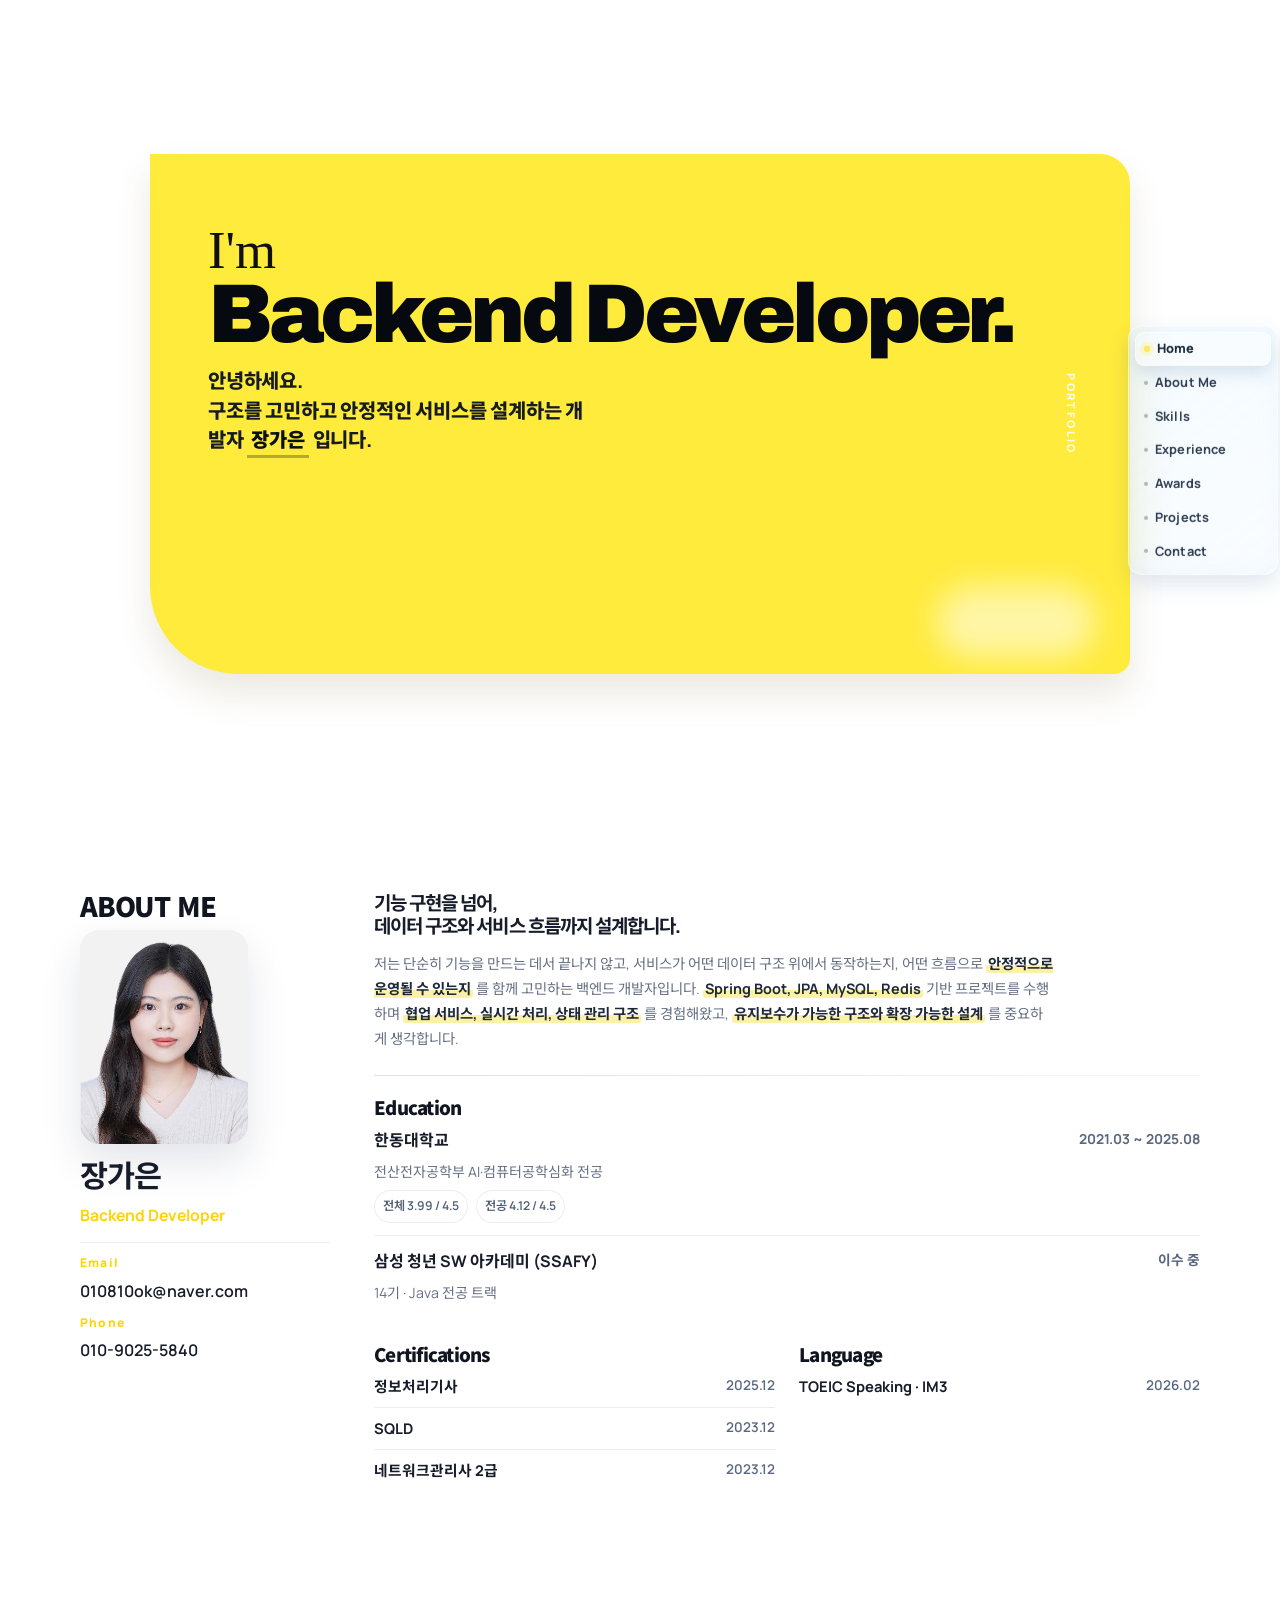
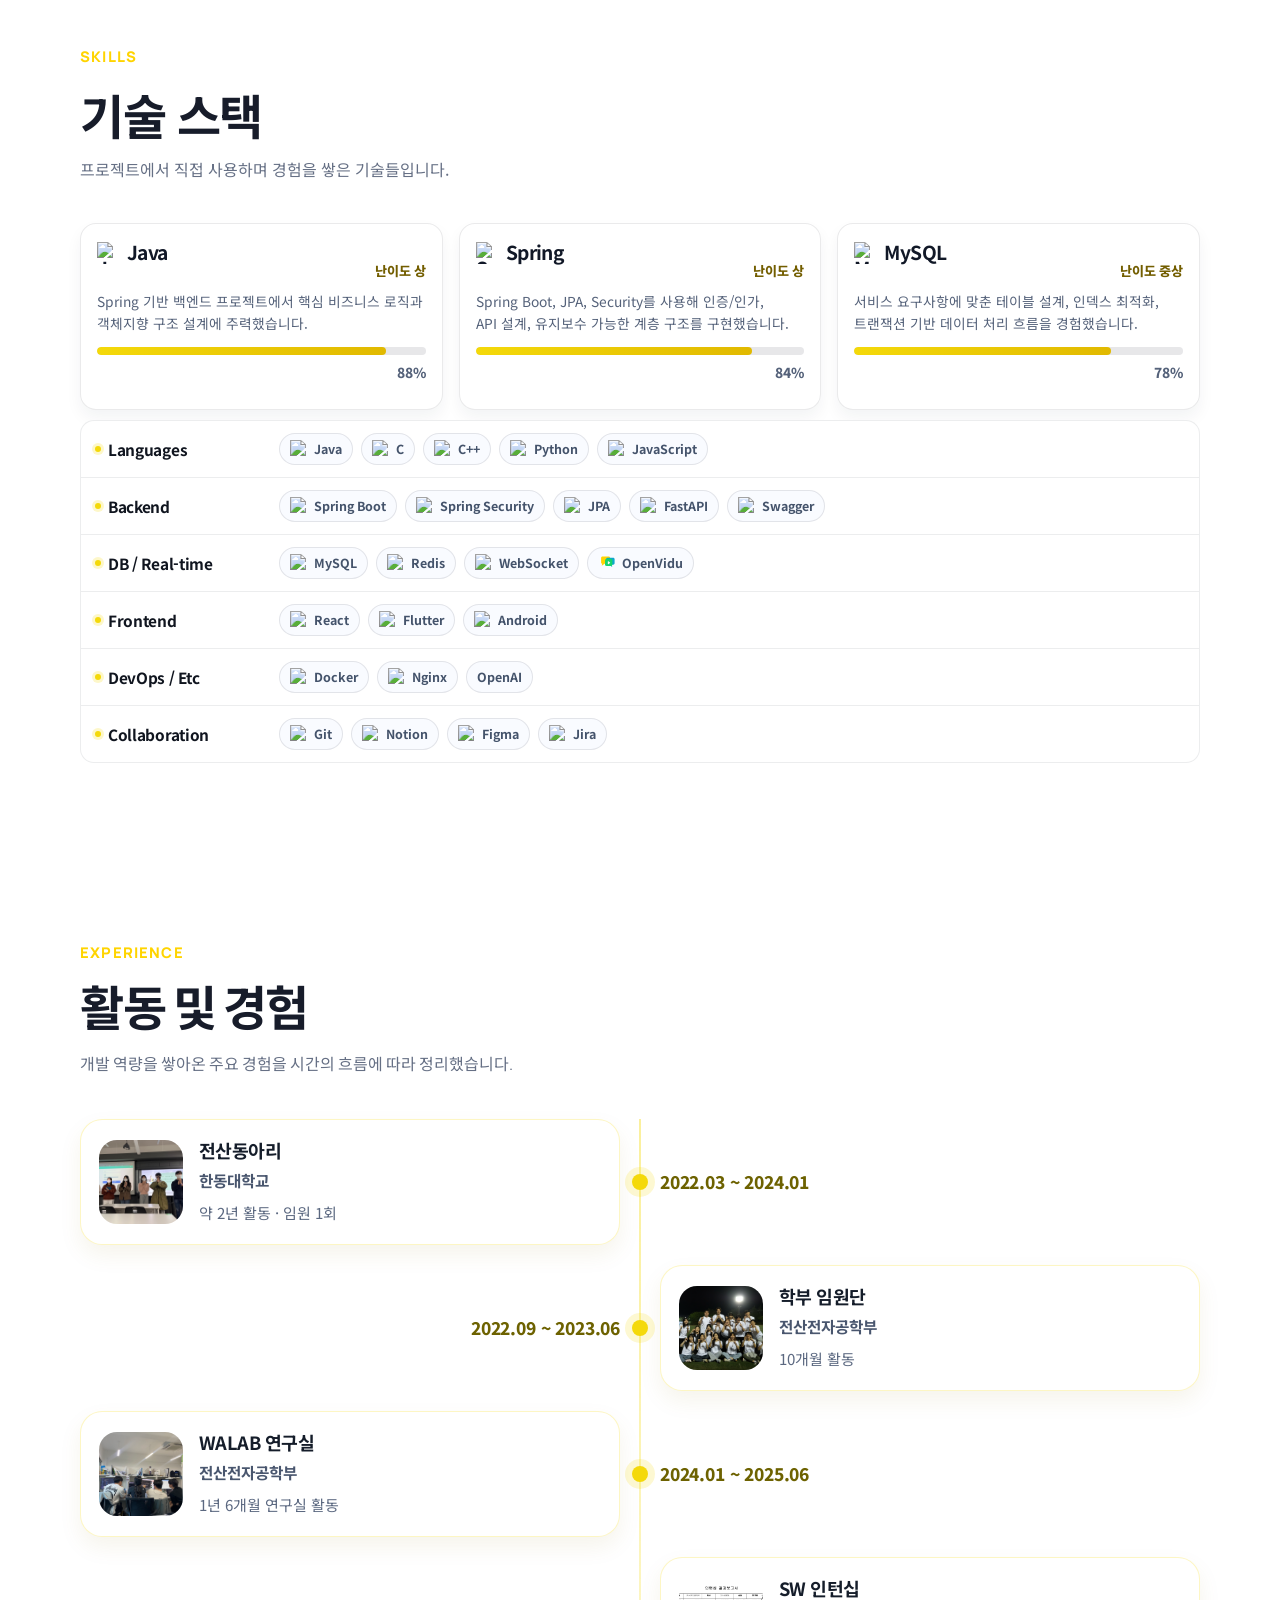
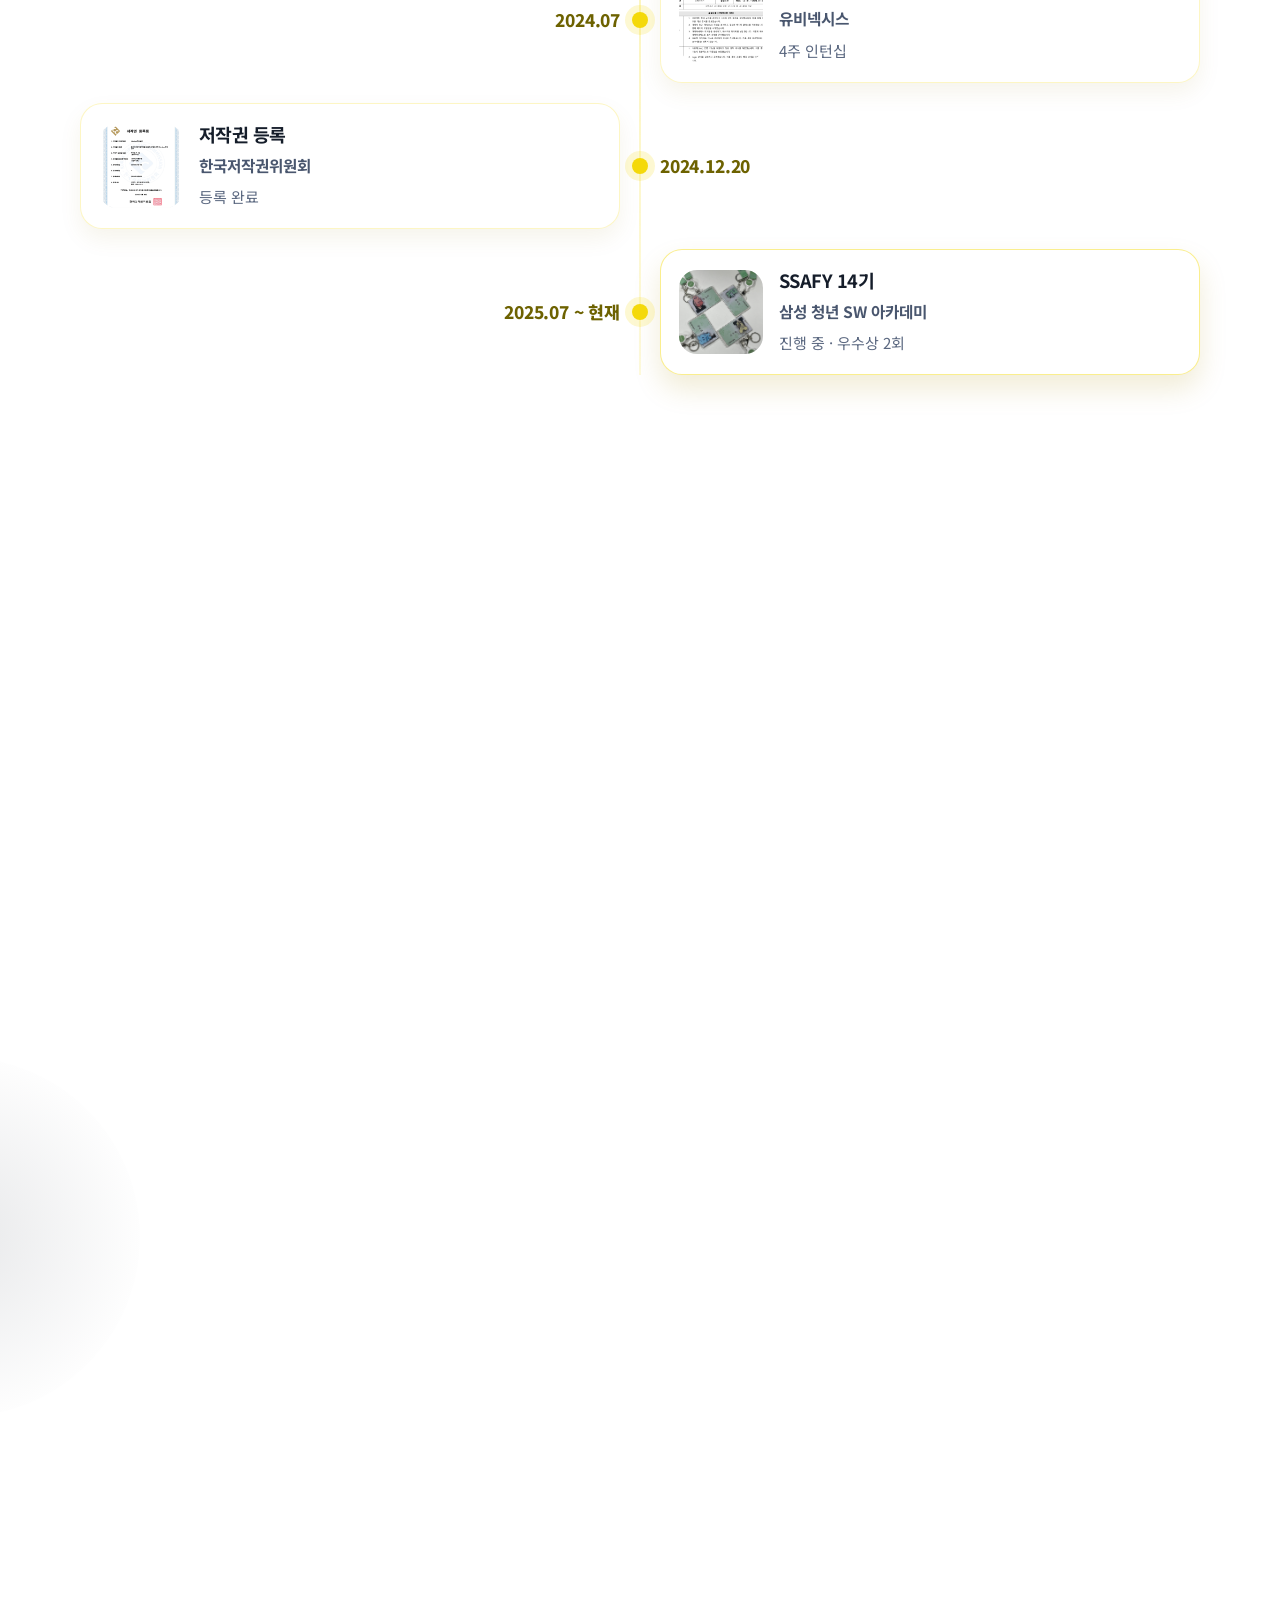
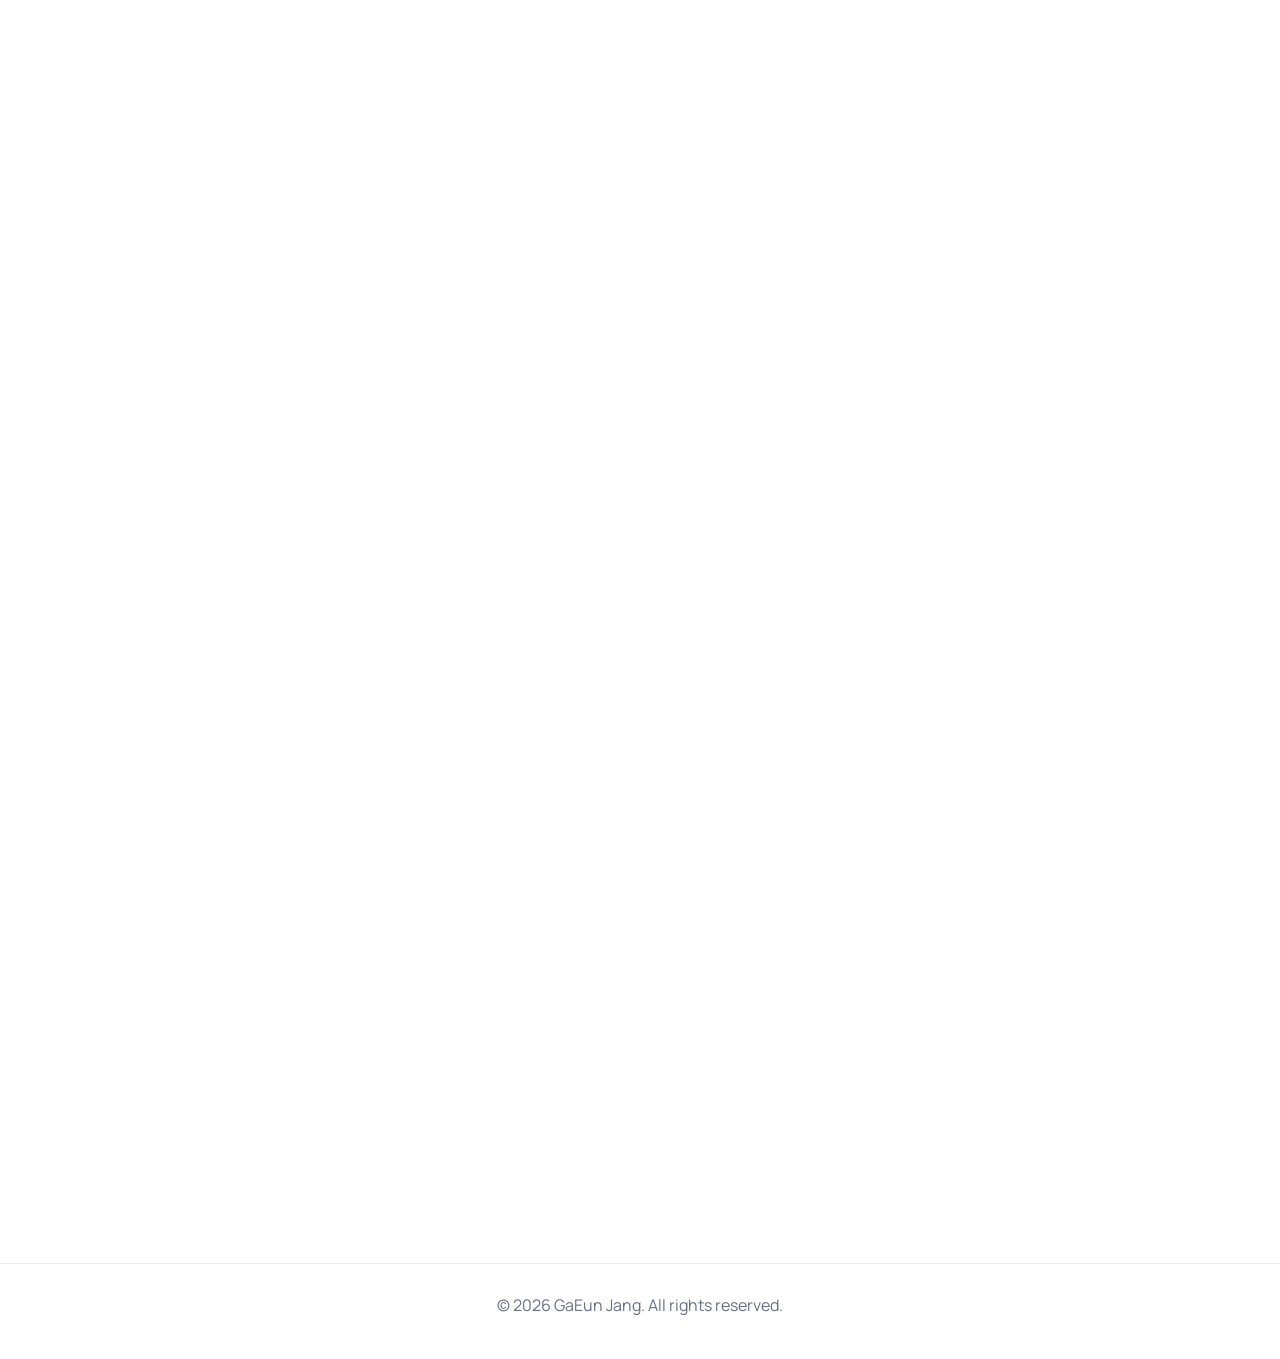
==== index.html @ e1176601 "feature : 1차 포트폴리오" ====
﻿<!doctype html>
<html lang="ko">
  <head>
    <meta charset="UTF-8" />
    <meta name="viewport" content="width=device-width, initial-scale=1.0" />
    <title>장가은 | Backend Developer Portfolio</title>
    <meta
      name="description"
      content="장가은 백엔드 개발자 포트폴리오 - 프로젝트 중심의 백엔드 개발 경험, 데이터 모델링, 실시간 처리, 협업 서비스 설계"
    />
    <link rel="stylesheet" href="./css/reset.css" />
    <link rel="stylesheet" href="./css/global.css" />
    <link rel="stylesheet" href="./css/layout.css" />
    <link rel="stylesheet" href="./css/components.css" />
    <link rel="stylesheet" href="./css/pages.css" />
  </head>
  <body>
    <main>
      <section id="home" class="hero hero-modern">
        <div class="hero-background">
          <div class="gradient-orb orb-1"></div>
          <div class="gradient-orb orb-2"></div>
          <div class="gradient-orb orb-3"></div>
          <div class="grid-pattern"></div>
        </div>

        <div class="container hero-modern-inner">
          <div class="hero-modern-copy hero-poster fade-up">
            <p class="hero-side-mark">PORTFOLIO</p>
            <p class="hero-handwrite">I'm</p>
            <h1 class="hero-statement">Backend Developer.</h1>

            <p class="hero-modern-message">
              안녕하세요.<br />
              구조를 고민하고 안정적인 서비스를 설계하는 개발자 <span class="hero-name-focus">장가은</span> 입니다.
            </p>

            <div class="button-group hero-modern-buttons">
              <a href="./projects/index.html" class="btn btn-primary"
                >프로젝트 보기</a
              >
              <a
                href="https://github.com/gaeunnnn"
                target="_blank"
                class="btn btn-glass"
                >GitHub</a
              >
            </div>
          </div>
        </div>

        <div class="hero-scroll-indicator">
          <span></span>
          <p>SCROLL</p>
        </div>
      </section>

      <section id="about" class="section about-editorial-section">
        <div class="container about-editorial">
          <div class="about-editorial-left fade-up">
            <p class="about-editorial-label">ABOUT ME</p>

            <div class="about-editorial-photo-wrap">
              <img
                src="./assets/images/profile.jpeg"
                alt="장가은 프로필 이미지"
                class="about-editorial-photo"
              />
            </div>

            <h2 class="about-editorial-name">장가은</h2>
            <p class="about-editorial-role">Backend Developer</p>

            <div class="about-profile-contact">
              <div>
                <span>Email</span>
                <p>010810ok@naver.com</p>
              </div>

              <div>
                <span>Phone</span>
                <p>010-9025-5840</p>
              </div>
            </div>
          </div>

          <div class="about-editorial-right">
            <div class="about-editorial-intro fade-up">
              <!-- <p class="about-intro-kicker">INTRODUCTION</p> -->
              <h3 class="about-editorial-title">
                기능 구현을 넘어,<br />
                데이터 구조와 서비스 흐름까지 설계합니다.
              </h3>
              <p class="about-editorial-desc">
                저는 단순히 기능을 만드는 데서 끝나지 않고, 서비스가 어떤 데이터
                구조 위에서 동작하는지, 어떤 흐름으로
                <span class="marker-highlight">안정적으로 운영될 수 있는지</span>
                를 함께 고민하는 백엔드 개발자입니다.
                <span class="marker-highlight">Spring Boot, JPA, MySQL, Redis</span>
                기반 프로젝트를 수행하며
                <span class="marker-highlight">협업 서비스, 실시간 처리, 상태 관리 구조</span>
                를 경험해왔고,
                <span class="marker-highlight">유지보수가 가능한 구조와 확장 가능한 설계</span>
                를 중요하게 생각합니다.
              </p>
            </div>

            <div class="about-editorial-divider fade-up"></div>

            <div class="about-editorial-info fade-up">
              <div class="about-info-section">
                <p class="about-info-title">Education</p>

                <div class="about-info-row">
                  <div class="about-info-main">
                    <strong>한동대학교</strong>
                    <p>전산전자공학부 AI·컴퓨터공학심화 전공</p>
                    <div class="about-inline-chips">
                      <span>전체 3.99 / 4.5</span>
                      <span>전공 4.12 / 4.5</span>
                    </div>
                  </div>
                  <span class="about-info-date">2021.03 ~ 2025.08</span>
                </div>

                <div class="about-info-row">
                  <div class="about-info-main">
                    <strong>삼성 청년 SW 아카데미 (SSAFY)</strong>
                    <p>14기 · Java 전공 트랙</p>
                  </div>
                  <span class="about-info-date">이수 중</span>
                </div>
              </div>

              <div class="about-editorial-grid">
                <div class="about-info-section">
                  <p class="about-info-title">Certifications</p>

                  <div class="about-mini-line">
                    <strong>정보처리기사</strong>
                    <span>2025.12</span>
                  </div>
                  <div class="about-mini-line">
                    <strong>SQLD</strong>
                    <span>2023.12</span>
                  </div>
                  <div class="about-mini-line">
                    <strong>네트워크관리사 2급</strong>
                    <span>2023.12</span>
                  </div>
                </div>

                <div class="about-info-section">
                  <p class="about-info-title">Language</p>

                  <div class="about-mini-line">
                    <strong>TOEIC Speaking · IM3</strong>
                    <span>2026.02</span>
                  </div>
                </div>
              </div>
            </div>
          </div>
        </div>
      </section>

      <section id="skills" class="section skills-curated-section">
        <div class="container">
          <div class="section-heading fade-up">
            <p class="section-label">SKILLS</p>
            <h2>기술 스택</h2>
            <p class="section-desc">
              프로젝트에서 직접 사용하며 경험을 쌓은 기술들입니다.
            </p>
          </div>

          <div class="skills-spotlight fade-up">
            <article class="skills-spot-card">
              <div class="skills-spot-head">
                <h3>
                  <img
                    src="https://cdn.jsdelivr.net/gh/devicons/devicon/icons/java/java-original.svg"
                    alt="Java"
                  />
                  Java
                </h3>
                <span>난이도 상</span>
              </div>
              <p>
                Spring 기반 백엔드 프로젝트에서 핵심 비즈니스 로직과
                객체지향 구조 설계에 주력했습니다.
              </p>
              <div class="skills-level-bar">
                <span style="width: 88%"></span>
              </div>
              <p class="skills-level-value">88%</p>
            </article>

            <article class="skills-spot-card">
              <div class="skills-spot-head">
                <h3>
                  <img
                    src="https://cdn.jsdelivr.net/gh/devicons/devicon/icons/spring/spring-original.svg"
                    alt="Spring"
                  />
                  Spring
                </h3>
                <span>난이도 상</span>
              </div>
              <p>
                Spring Boot, JPA, Security를 사용해 인증/인가,<br> API 설계,
                유지보수 가능한 계층 구조를 구현했습니다.
              </p>
              <div class="skills-level-bar">
                <span style="width: 84%"></span>
              </div>
              <p class="skills-level-value">84%</p>
            </article>

            <article class="skills-spot-card">
              <div class="skills-spot-head">
                <h3>
                  <img
                    src="https://cdn.jsdelivr.net/gh/devicons/devicon/icons/mysql/mysql-original.svg"
                    alt="MySQL"
                  />
                  MySQL
                </h3>
                <span>난이도 중상</span>
              </div>
              <p>
                서비스 요구사항에 맞춘 테이블 설계, 인덱스 최적화,<br>트랜잭션
                기반 데이터 처리 흐름을 경험했습니다.
              </p>
              <div class="skills-level-bar">
                <span style="width: 78%"></span>
              </div>
              <p class="skills-level-value">78%</p>
            </article>
          </div>

          <div class="skills-compact-table fade-up">
            <div class="skills-compact-row">
              <span>Languages</span>
              <div class="skills-mini-list">
                <div class="skills-mini-chip">
                  <img
                    src="https://cdn.jsdelivr.net/gh/devicons/devicon/icons/java/java-original.svg"
                    alt="Java"
                  />
                  <small>Java</small>
                </div>
                <div class="skills-mini-chip">
                  <img
                    src="https://cdn.jsdelivr.net/gh/devicons/devicon/icons/c/c-original.svg"
                    alt="C"
                  />
                  <small>C</small>
                </div>
                <div class="skills-mini-chip">
                  <img
                    src="https://cdn.jsdelivr.net/gh/devicons/devicon/icons/cplusplus/cplusplus-original.svg"
                    alt="C++"
                  />
                  <small>C++</small>
                </div>
                <div class="skills-mini-chip">
                  <img
                    src="https://cdn.jsdelivr.net/gh/devicons/devicon/icons/python/python-original.svg"
                    alt="Python"
                  />
                  <small>Python</small>
                </div>
                <div class="skills-mini-chip">
                  <img
                    src="https://cdn.jsdelivr.net/gh/devicons/devicon/icons/javascript/javascript-original.svg"
                    alt="JavaScript"
                  />
                  <small>JavaScript</small>
                </div>
              </div>
            </div>
            <div class="skills-compact-row">
              <span>Backend</span>
              <div class="skills-mini-list">
                <div class="skills-mini-chip">
                  <img
                    src="https://cdn.jsdelivr.net/gh/devicons/devicon/icons/spring/spring-original.svg"
                    alt="Spring Boot"
                  />
                  <small>Spring Boot</small>
                </div>
                <div class="skills-mini-chip">
                  <img
                    src="https://cdn.jsdelivr.net/gh/devicons/devicon/icons/spring/spring-original.svg"
                    alt="Spring Security"
                  />
                  <small>Spring Security</small>
                </div>
                <div class="skills-mini-chip">
                  <img
                    src="https://cdn.jsdelivr.net/gh/devicons/devicon/icons/hibernate/hibernate-original.svg"
                    alt="JPA"
                  />
                  <small>JPA</small>
                </div>
                <div class="skills-mini-chip">
                  <img
                    src="https://cdn.jsdelivr.net/gh/devicons/devicon/icons/fastapi/fastapi-original.svg"
                    alt="FastAPI"
                  />
                  <small>FastAPI</small>
                </div>
                <div class="skills-mini-chip">
                  <img
                    src="https://cdn.jsdelivr.net/gh/devicons/devicon/icons/swagger/swagger-original.svg"
                    alt="Swagger"
                  />
                  <small>Swagger</small>
                </div>
              </div>
            </div>
            <div class="skills-compact-row">
              <span>DB / Real-time</span>
              <div class="skills-mini-list">
                <div class="skills-mini-chip">
                  <img
                    src="https://cdn.jsdelivr.net/gh/devicons/devicon/icons/mysql/mysql-original.svg"
                    alt="MySQL"
                  />
                  <small>MySQL</small>
                </div>
                <div class="skills-mini-chip">
                  <img
                    src="https://cdn.jsdelivr.net/gh/devicons/devicon/icons/redis/redis-original.svg"
                    alt="Redis"
                  />
                  <small>Redis</small>
                </div>
                <div class="skills-mini-chip">
                  <img
                    src="https://cdn.jsdelivr.net/gh/devicons/devicon/icons/socketio/socketio-original.svg"
                    alt="WebSocket"
                  />
                  <small>WebSocket</small>
                </div>
                <div class="skills-mini-chip">
                  <img
                    src="./assets/icons/openvidu.svg"
                    alt="OpenVidu"
                  />
                  <small>OpenVidu</small>
                </div>
              </div>
            </div>
            <div class="skills-compact-row">
              <span>Frontend</span>
              <div class="skills-mini-list">
                <div class="skills-mini-chip">
                  <img
                    src="https://cdn.jsdelivr.net/gh/devicons/devicon/icons/react/react-original.svg"
                    alt="React"
                  />
                  <small>React</small>
                </div>
                <div class="skills-mini-chip">
                  <img
                    src="https://cdn.jsdelivr.net/gh/devicons/devicon/icons/flutter/flutter-original.svg"
                    alt="Flutter"
                  />
                  <small>Flutter</small>
                </div>
                <div class="skills-mini-chip">
                  <img
                    src="https://cdn.jsdelivr.net/gh/devicons/devicon/icons/android/android-original.svg"
                    alt="Android"
                  />
                  <small>Android</small>
                </div>
              </div>
            </div>
            <div class="skills-compact-row">
              <span>DevOps / Etc</span>
              <div class="skills-mini-list">
                <div class="skills-mini-chip">
                  <img
                    src="https://cdn.jsdelivr.net/gh/devicons/devicon/icons/docker/docker-original.svg"
                    alt="Docker"
                  />
                  <small>Docker</small>
                </div>
                <div class="skills-mini-chip">
                  <img
                    src="https://cdn.jsdelivr.net/gh/devicons/devicon/icons/nginx/nginx-original.svg"
                    alt="Nginx"
                  />
                  <small>Nginx</small>
                </div>
                <div class="skills-mini-chip">
                  <small>OpenAI</small>
                </div>
              </div>
            </div>
            <div class="skills-compact-row">
              <span>Collaboration</span>
              <div class="skills-mini-list">
                <div class="skills-mini-chip">
                  <img
                    src="https://cdn.jsdelivr.net/gh/devicons/devicon/icons/git/git-original.svg"
                    alt="Git"
                  />
                  <small>Git</small>
                </div>
                <div class="skills-mini-chip">
                  <img
                    src="https://cdn.jsdelivr.net/gh/devicons/devicon/icons/notion/notion-original.svg"
                    alt="Notion"
                  />
                  <small>Notion</small>
                </div>
                <div class="skills-mini-chip">
                  <img
                    src="https://cdn.jsdelivr.net/gh/devicons/devicon/icons/figma/figma-original.svg"
                    alt="Figma"
                  />
                  <small>Figma</small>
                </div>
                <div class="skills-mini-chip">
                  <img
                    src="https://cdn.jsdelivr.net/gh/devicons/devicon/icons/jira/jira-original.svg"
                    alt="Jira"
                  />
                  <small>Jira</small>
                </div>
              </div>
            </div>
          </div>
        </div>
      </section>

      <section id="experience" class="section experience-card-timeline-section">
        <div class="container">
          <div class="section-heading fade-up">
            <p class="section-label">EXPERIENCE</p>
            <h2>활동 및 경험</h2>
            <p class="section-desc">
              개발 역량을 쌓아온 주요 경험을 시간의 흐름에 따라 정리했습니다.
            </p>
          </div>

          <div class="experience-card-timeline fade-up">
            <div class="experience-card-line"></div>

            <article class="experience-card-item left">
              <div class="experience-card-box">
                <img
                  src="./assets/images/experience-club.jpg"
                  alt="전산동아리 활동 사진"
                  class="experience-card-thumb"
                />
                <div class="experience-card-content">
                  <h3>전산동아리</h3>
                  <p class="experience-card-org">한동대학교</p>
                  <p class="experience-card-desc">약 2년 활동 · 임원 1회</p>
                </div>
              </div>
              <div class="experience-card-dot"></div>
              <span class="experience-card-date-side">2022.03 ~ 2024.01</span>
            </article>

            <article class="experience-card-item right">
              <span class="experience-card-date-side">2022.09 ~ 2023.06</span>
              <div class="experience-card-dot"></div>
              <div class="experience-card-box">
                <img
                  src="./assets/images/experience-council.jpg"
                  alt="학부 임원단 활동 사진"
                  class="experience-card-thumb"
                />
                <div class="experience-card-content">
                  <h3>학부 임원단</h3>
                  <p class="experience-card-org">전산전자공학부</p>
                  <p class="experience-card-desc">10개월 활동</p>
                </div>
              </div>
            </article>

            <article class="experience-card-item left">
              <div class="experience-card-box">
                <img
                  src="./assets/images/experience-walab.jpg"
                  alt="WALAB 연구실 활동 사진"
                  class="experience-card-thumb"
                />
                <div class="experience-card-content">
                  <h3>WALAB 연구실</h3>
                  <p class="experience-card-org">전산전자공학부</p>
                  <p class="experience-card-desc">1년 6개월 연구실 활동</p>
                </div>
              </div>
              <div class="experience-card-dot"></div>
              <span class="experience-card-date-side">2024.01 ~ 2025.06</span>
            </article>

            <article class="experience-card-item right">
              <span class="experience-card-date-side">2024.07</span>
              <div class="experience-card-dot"></div>
              <div class="experience-card-box">
                <img
                  src="./assets/images/experience-intern.jpg"
                  alt="SW 인턴십 활동 사진"
                  class="experience-card-thumb"
                />
                <div class="experience-card-content">
                  <h3>SW 인턴십</h3>
                  <p class="experience-card-org">유비넥시스</p>
                  <p class="experience-card-desc">4주 인턴십</p>
                </div>
              </div>
            </article>

            <article class="experience-card-item left">
              <div class="experience-card-box">
                <img
                  src="./assets/images/experience-copyright.jpg"
                  alt="저작권 등록 이미지"
                  class="experience-card-thumb"
                />
                <div class="experience-card-content">
                  <h3>저작권 등록</h3>
                  <p class="experience-card-org">한국저작권위원회</p>
                  <p class="experience-card-desc">등록 완료</p>
                </div>
              </div>
              <div class="experience-card-dot"></div>
              <span class="experience-card-date-side">2024.12.20</span>
            </article>

            <article class="experience-card-item right current">
              <span class="experience-card-date-side">2025.07 ~ 현재</span>
              <div class="experience-card-dot"></div>
              <div class="experience-card-box">
                <img
                  src="./assets/images/experience-ssafy.jpg"
                  alt="SSAFY 활동 사진"
                  class="experience-card-thumb"
                />
                <div class="experience-card-content">
                  <h3>SSAFY 14기</h3>
                  <p class="experience-card-org">삼성 청년 SW 아카데미</p>
                  <p class="experience-card-desc">진행 중 · 우수상 2회</p>
                </div>
              </div>
            </article>
          </div>
        </div>
      </section>

      <section id="awards" class="section awards-compact-section">
        <div class="container">
          <div class="section-heading fade-up">
            <p class="section-label">AWARDS</p>
            <h2>수상 및 성과</h2>
            <p class="section-desc">
              결과보다 과정의 설계를 증명해온 성과들입니다.
            </p>
          </div>

          <div class="awards-showcase fade-up">
            <aside class="awards-showcase-intro">
              <p class="awards-showcase-kicker">HIGHLIGHTS</p>
              <p class="awards-total-count">09</p>
              <p class="awards-total-label">Total Awards</p>
              <p class="awards-intro-copy">
                교내·외 프로젝트에서<br />
                기획부터 구현까지 끝까지 책임지며 <br>
                <span>연속적인 성과</span>를 만들었습니다.
              </p>
            </aside>

            <div class="awards-track">
              <article class="awards-track-row">
                <p class="awards-track-year">2026</p>
                <ul class="awards-track-list">
                  <li>
                    <strong>SSAFY 공통 프로젝트 우수상</strong>
                    <span>AI 기반 영어 회화 학습 서비스 · 삼성 청년 SW 아카데미</span>
                  </li>
                </ul>
              </article>

              <article class="awards-track-row">
                <p class="awards-track-year">2025</p>
                <ul class="awards-track-list">
                  <li>
                    <strong>SSAFY 관통 프로젝트 우수상</strong>
                    <span>여행 일정 협업 플랫폼 EnjoyTrip 개발 · 삼성 청년 SW 아카데미</span>
                  </li>
                  <li class="award-highlight-dg">
                    <strong>대경권 프로그래밍 경진대회 우수상</strong>
                    <span>대경권 프로그래밍 경진대회 · 대경권</span>
                  </li>
                </ul>
              </article>

              <article class="awards-track-row">
                <p class="awards-track-year">2024</p>
                <ul class="awards-track-list">
                  <li>
                    <strong>캡스톤 페스티벌 우수상 · 인기상</strong>
                    <span>프로그래밍 경진대회 플랫폼 개발 · 한동대학교</span>
                  </li>
                  <li>
                    <strong>Bizflow M Contest 1등</strong>
                    <span>Bizflow 플랫폼 활용 서비스 구현 대회 · 한동대학교 × BizFlow Corp.</span>
                  </li>
                  <li>
                    <strong>Bizflow M Pre-Contest 2등</strong>
                    <span>Bizflow 플랫폼 기반 서비스 기획 대회 · 한동대학교 × BizFlow Corp.</span>
                  </li>
                  <li>
                    <strong>SW 공모전 우수상 · 장려상</strong>
                    <span>SW 아이디어 및 서비스 구현 교내 공모전 · 한동대학교</span>
                  </li>
                </ul>
              </article>

              <article class="awards-track-row">
                <p class="awards-track-year">2023</p>
                <ul class="awards-track-list">
                  <li>
                    <strong>Bizflow M Pre-Contest 1등</strong>
                    <span>Bizflow 플랫폼 기반 서비스 기획 대회 · 한동대학교 × BizFlow Corp.</span>
                  </li>
                  <li>
                    <strong>Bizflow M Contest 2등</strong>
                    <span>Bizflow 플랫폼 활용 서비스 구현 대회 · 한동대학교 × BizFlow Corp.</span>
                  </li>
                </ul>
              </article>
            </div>
          </div>
        </div>
      </section>

      <section id="projects" class="section featured-single-section">
        <div class="container">
          <div class="section-heading fade-up">
            <p class="section-label">FEATURED PROJECTS</p>
            <h2>대표 프로젝트</h2>
            <p class="section-desc">
              실제 서비스 화면과 함께 핵심 프로젝트를 소개합니다.
            </p>
          </div>

          <div class="project-slider fade-up">
            <button class="project-slider-arrow prev" type="button" aria-label="이전 프로젝트">←</button>

            <div class="project-slider-window">
              <article class="project-hero-slide is-active">
                <div class="project-hero-copy">
                  <p class="project-hero-sub">실시간 스피킹 기반 영어 학습 서비스</p>
                  <h3>수다DUCK</h3>
                  <p>
                    WebSocket·Redis 기반 실시간 상태 처리, OpenVidu 연동 음성
                    대화 환경, 대기방·게임방 흐름 설계를 중심으로 구현한
                    프로젝트입니다.
                  </p>
                  <div class="project-hero-meta">
                    <span>2026.01 ~ 2026.02</span>
                    <span>Web Project</span>
                  </div>
                  <a href="./projects/sudaduck.html" class="btn btn-primary project-hero-cta">상세 보기</a>
                </div>

                <div class="project-hero-visual">
                  <img
                    src="./assets/images/project-sudaduck.png"
                    alt="수다DUCK 대표 비주얼"
                    class="project-hero-image"
                  />
                </div>
              </article>

              <article class="project-hero-slide is-next">
                <div class="project-hero-copy">
                  <p class="project-hero-sub">보안성과 안정성을 고려한 대회 플랫폼</p>
                  <h3>Hissolve</h3>
                  <p>
                    학교 인증, AES256 로그 처리, UUID 기반 제출 분리 구조를 통해
                    보안과 안정성을 함께 고려해 구현한 프로젝트입니다.
                  </p>
                  <div class="project-hero-meta">
                    <span>Project Experience</span>
                    <span>Contest Platform</span>
                  </div>
                  <a href="./projects/hissolve.html" class="btn btn-primary project-hero-cta">상세 보기</a>
                </div>

                <div class="project-hero-visual">
                  <img
                    src="./assets/images/project-hissolve.png"
                    alt="Hissolve 대표 비주얼"
                    class="project-hero-image"
                  />
                </div>
              </article>

              <article class="project-hero-slide is-prev">
                <div class="project-hero-copy">
                  <p class="project-hero-sub">일정 공유와 목표 관리 협업 서비스</p>
                  <h3>뭐해모여</h3>
                  <p>
                    사용자 간 일정 공유와 목표 관리 흐름을 중심으로 협업 서비스
                    구조와 백엔드 설계를 경험한 프로젝트입니다.
                  </p>
                  <div class="project-hero-meta">
                    <span>2025.08</span>
                    <span>Web / App</span>
                  </div>
                  <a href="./projects/mohaemoyeo.html" class="btn btn-primary project-hero-cta">상세 보기</a>
                </div>

                <div class="project-hero-visual">
                  <img
                    src="./assets/images/project-sudaduck.png"
                    alt="뭐해모여 대표 비주얼"
                    class="project-hero-image"
                  />
                </div>
              </article>
            </div>

            <button class="project-slider-arrow next" type="button" aria-label="다음 프로젝트">→</button>
          </div>

          <div class="project-slider-dots fade-up">
            <button class="project-hero-dot is-active" type="button" data-slide="0"></button>
            <button class="project-hero-dot" type="button" data-slide="1"></button>
            <button class="project-hero-dot" type="button" data-slide="2"></button>
          </div>
        </div>
      </section>

      <section id="contact" class="section section-alt">
        <div class="container">
          <div class="section-heading fade-up">
            <p class="section-label">CONTACT</p>
          </div>

          <div class="contact-card card fade-up">
            <p>
              프로젝트 경험을 바탕으로 안정적이고 구조적인 서비스를 만드는
              백엔드 개발자로 성장하고 있습니다.
            </p>

            <div class="button-group center">
              <a
                href="https://github.com/gaeunnnn"
                target="_blank"
                class="btn btn-secondary"
                ><span class="btn-icon" aria-hidden="true">
                  <svg viewBox="0 0 24 24" fill="currentColor">
                    <path d="M12 2C6.48 2 2 6.58 2 12.23c0 4.52 2.87 8.35 6.84 9.7.5.1.68-.22.68-.49 0-.24-.01-1.03-.01-1.87-2.78.62-3.37-1.21-3.37-1.21-.45-1.19-1.11-1.5-1.11-1.5-.9-.64.07-.63.07-.63 1 .07 1.52 1.05 1.52 1.05.88 1.56 2.31 1.11 2.87.85.09-.66.34-1.11.61-1.37-2.22-.26-4.56-1.15-4.56-5.13 0-1.13.39-2.05 1.03-2.77-.1-.26-.45-1.31.1-2.73 0 0 .84-.28 2.75 1.06a9.2 9.2 0 0 1 5 0c1.9-1.34 2.74-1.06 2.74-1.06.55 1.42.2 2.47.1 2.73.64.72 1.03 1.64 1.03 2.77 0 3.99-2.34 4.87-4.57 5.13.35.31.66.91.66 1.84 0 1.33-.01 2.39-.01 2.72 0 .27.18.59.69.49A10.14 10.14 0 0 0 22 12.23C22 6.58 17.52 2 12 2z"/>
                  </svg>
                </span>GitHub</a
              >
              <a href="mailto:010810ok@naver.com" class="btn btn-primary"
                ><span class="btn-icon" aria-hidden="true">
                  <svg viewBox="0 0 24 24" fill="currentColor">
                    <path d="M3 6.75A2.75 2.75 0 0 1 5.75 4h12.5A2.75 2.75 0 0 1 21 6.75v10.5A2.75 2.75 0 0 1 18.25 20H5.75A2.75 2.75 0 0 1 3 17.25V6.75Zm2.21-.25L12 11.6l6.79-5.1H5.21ZM19 8.03l-6.4 4.8a1 1 0 0 1-1.2 0L5 8.03v9.22c0 .41.34.75.75.75h12.5c.41 0 .75-.34.75-.75V8.03Z"/>
                  </svg>
                </span>Email</a
              >
            </div>
          </div>
        </div>
      </section>
    </main>

    <footer class="site-footer">
      <div class="container">
        <p>© 2026 GaEun Jang. All rights reserved.</p>
      </div>
    </footer>

    <nav class="floating-nav" aria-label="Quick navigation">
      <div id="floating-nav-menu" class="floating-nav-menu">
        <a href="#home"><span>Home</span></a>
        <a href="#about"><span>About Me</span></a>
        <a href="#skills"><span>Skills</span></a>
        <a href="#experience"><span>Experience</span></a>
        <a href="#awards"><span>Awards</span></a>
        <a href="#projects"><span>Projects</span></a>
        <a href="#contact"><span>Contact</span></a>
      </div>
    </nav>

    <script src="./js/main.js"></script>
  </body>
</html>
---- css/global.css ----
@import url('https://fonts.googleapis.com/css2?family=Archivo:wght@600;700;800;900&family=Manrope:wght@400;500;600;700;800&family=Noto+Sans+KR:wght@400;500;700;800;900&display=swap');
:root {
  --bg: #f7f8fc;
  --bg-alt: #eef2f9;
  --surface: rgba(255, 255, 255, 0.72);
  --surface-strong: #ffffff;
  --text: #171c2a;
  --subtext: #667085;
  --line: rgba(23, 28, 42, 0.08);
  --primary: #ffd400;
  --primary-dark: #7c6400;
  --accent: #e6d84f;
  --shadow: 0 20px 50px rgba(124, 100, 0, 0.12);
  --shadow-soft: 0 10px 30px rgba(124, 100, 0, 0.08);
  --font-body: "Manrope", "Noto Sans KR", "Pretendard", "Apple SD Gothic Neo", sans-serif;
  --font-heading: "Archivo", "Noto Sans KR", "Pretendard", "Apple SD Gothic Neo", sans-serif;
  --radius-lg: 28px;
  --radius-md: 18px;
  --container: 1120px;
}

html {
  scroll-behavior: smooth;
}

body {
  font-family: var(--font-body);
  background: #f7f8fc;
  color: var(--text);
  line-height: 1.7;
}

a {
  color: inherit;
}

img {
  display: block;
  max-width: 100%;
}

h1, h2, h3, h4 {
  font-family: var(--font-heading);
  line-height: 1.3;
  letter-spacing: -0.03em;
}

p {
  color: var(--subtext);
}
---- css/layout.css ----
.container {
  width: min(92%, var(--container));
  margin: 0 auto;
}

.narrow {
  max-width: 820px;
}

.section {
  padding: 88px 0;
}

.section-alt {
  background: var(--bg-alt);
}

.grid-2 {
  display: grid;
  grid-template-columns: repeat(2, 1fr);
  gap: 24px;
}

.skill-grid {
  display: grid;
  grid-template-columns: repeat(3, 1fr);
  gap: 24px;
}

.project-list,
.project-preview-list,
.detail-section {
  display: flex;
  flex-direction: column;
  gap: 24px;
}

.detail-grid {
  display: grid;
  grid-template-columns: 1.2fr 0.8fr;
  gap: 24px;
}

.section-heading {
  margin-bottom: 40px;
}

.section-label,
.eyebrow {
  display: inline-block;
  margin-bottom: 14px;
  font-size: 0.92rem;
  font-weight: 800;
  letter-spacing: 0.08em;
  color: var(--primary);
}

.section-heading h2,
.page-title {
  font-size: clamp(2rem, 4vw, 3rem);
  margin-bottom: 10px;
  color: var(--text);
}

.section-desc {
  max-width: 760px;
}

.site-footer {
  padding: 28px 0 40px;
  border-top: 1px solid var(--line);
  background: #ffffff;
}

.site-footer p {
  text-align: center;
}

@media (max-width: 980px) {
  .grid-2,
  .skill-grid,
  .detail-grid {
    grid-template-columns: 1fr;
  }
}

@media (max-width: 768px) {
  .section {
    padding: 72px 0;
  }
}
---- css/components.css ----
.site-header {
  position: sticky;
  top: 0;
  z-index: 1000;
  background: rgba(245, 247, 251, 0.88);
  backdrop-filter: blur(10px);
  border-bottom: 1px solid rgba(217, 226, 236, 0.8);
}

.header-inner {
  min-height: 72px;
  display: flex;
  align-items: center;
  justify-content: space-between;
  gap: 24px;
}

.logo {
  font-size: 1.1rem;
  font-weight: 800;
}

.nav {
  display: flex;
  align-items: center;
  gap: 24px;
}

.nav a {
  color: var(--subtext);
  font-weight: 600;
  transition: 0.2s ease;
}

.nav a:hover,
.nav a.active {
  color: var(--primary);
}

.card {
  background: var(--surface);
  border: 1px solid var(--line);
  border-radius: var(--radius-lg);
  box-shadow: var(--shadow);
  padding: 28px;
}

.card h2,
.card h3 {
  margin-bottom: 14px;
  color: var(--text);
}

.btn {
  display: inline-flex;
  align-items: center;
  justify-content: center;
  gap: 8px;
  min-width: 152px;
  padding: 14px 22px;
  border-radius: 999px;
  font-weight: 700;
  transition: transform 0.25s ease, box-shadow 0.25s ease, background 0.25s ease, border-color 0.25s ease;
  backdrop-filter: blur(14px);
}

.btn-primary {
  background: linear-gradient(135deg, var(--primary), var(--accent));
  color: #ffffff;
  box-shadow: 0 14px 28px rgba(179, 148, 0, 0.28);
}

.btn-primary:hover {
  transform: translateY(-3px);
  box-shadow: 0 18px 36px rgba(179, 148, 0, 0.34);
}

.btn-glass {
  background: rgba(255, 255, 255, 0.58);
  border: 1px solid rgba(179, 148, 0, 0.2);
  color: var(--text);
  box-shadow: var(--shadow-soft);
}

.btn-glass:hover {
  transform: translateY(-3px);
  border-color: rgba(179, 148, 0, 0.4);
}
  
.btn-secondary {
  background: #ffffff;
  border: 1px solid var(--line);
  color: var(--text);
}

.btn-secondary:hover {
  border-color: var(--primary);
  color: var(--primary);
  transform: translateY(-2px);
}

.button-group {
  display: flex;
  gap: 12px;
  flex-wrap: wrap;
}

.button-group.center {
  justify-content: center;
}

.badge {
  display: inline-flex;
  align-items: center;
  padding: 6px 12px;
  border-radius: 999px;
  background: rgba(179, 148, 0, 0.12);
  color: var(--primary);
  font-size: 0.88rem;
  font-weight: 700;
}

.period {
  color: var(--subtext);
  font-size: 0.92rem;
  font-weight: 600;
}

.project-meta {
  display: flex;
  gap: 12px;
  flex-wrap: wrap;
  align-items: center;
  margin-bottom: 14px;
}

.project-subtitle,
.detail-subtitle {
  font-weight: 700;
  color: #334155;
  margin-bottom: 14px;
}

.chip-list {
  display: flex;
  flex-wrap: wrap;
  gap: 10px;
}

.chip-list span {
  display: inline-flex;
  padding: 8px 12px;
  border-radius: 999px;
  background: #f8fafc;
  border: 1px solid var(--line);
  color: #334155;
  font-size: 0.92rem;
  font-weight: 600;
}

.detail-list {
  list-style: disc;
  padding-left: 20px;
}

.detail-list li {
  color: var(--subtext);
  margin-bottom: 10px;
}

.detail-block + .detail-block {
  margin-top: 24px;
}

.detail-block h3 {
  margin-bottom: 10px;
}

.fade-up {
  opacity: 0;
  transform: translateY(18px);
  transition: opacity 0.7s ease, transform 0.7s ease;
}

.fade-up.show {
  opacity: 1;
  transform: translateY(0);
}

.floating-nav {
  position: fixed;
  right: 2px;
  top: 50%;
  transform: translateY(-50%);
  z-index: 1100;
}

.btn-icon {
  display: inline-flex;
  width: 20px;
  height: 20px;
  flex: 0 0 20px;
}

.btn-icon svg {
  width: 100%;
  height: 100%;
  display: block;
}

.floating-nav-menu {
  min-width: 150px;
  padding: 6px;
  border: 1px solid rgba(255, 255, 255, 0.42);
  border-radius: 14px;
  background: linear-gradient(
    145deg,
    rgba(185, 228, 255, 0.16),
    rgba(190, 230, 255, 0.08)
  );
  box-shadow:
    0 10px 22px rgba(46, 91, 140, 0.14),
    inset 0 1px 0 rgba(255, 255, 255, 0.46),
    inset 0 -10px 22px rgba(152, 208, 255, 0.08);
  backdrop-filter: blur(14px) saturate(125%);
}

.floating-nav-menu a {
  display: flex;
  align-items: center;
  gap: 7px;
  padding: 6px 9px;
  border-radius: 9px;
  color: #2f3d51;
  font-weight: 700;
  font-size: 0.8rem;
  letter-spacing: 0.01em;
  transition: transform 0.2s ease, color 0.2s ease, background 0.2s ease;
}

.floating-nav-menu a::before {
  content: "";
  width: 4px;
  height: 4px;
  border-radius: 999px;
  background: rgba(47, 61, 81, 0.35);
  transition: transform 0.2s ease, background 0.2s ease, box-shadow 0.2s ease;
}

.floating-nav-menu a:hover {
  color: #1f2d40;
  background: rgba(255, 255, 255, 0.16);
  transform: translateX(-2px);
}

.floating-nav-menu a:hover::before {
  background: #fff5a8;
  transform: scale(1.2);
}

.floating-nav-menu a.is-current {
  color: #1b2a3c;
  background: rgba(255, 255, 255, 0.28);
  font-weight: 800;
  box-shadow:
    0 8px 16px rgba(49, 94, 145, 0.16),
    inset 0 0 0 1px rgba(255, 255, 255, 0.52);
}

.floating-nav-menu a.is-current::before {
  width: 6px;
  height: 6px;
  background: #ffe85c;
  box-shadow: 0 0 0 4px rgba(255, 232, 92, 0.22);
  transform: scale(1.05);
}

@media (max-width: 768px) {
  .header-inner {
    min-height: auto;
    padding: 16px 0;
    flex-direction: column;
    align-items: flex-start;
  }

  .nav {
    flex-wrap: wrap;
    gap: 16px;
  }

  .card {
    padding: 22px;
  }

  .floating-nav {
    right: 0;
    top: auto;
    bottom: 16px;
    transform: none;
  }

  .floating-nav-menu {
    min-width: 118px;
    padding: 6px;
  }

  .floating-nav-menu a {
    padding: 5px 7px;
    font-size: 0.72rem;
  }
}
---- css/pages.css ----
.hero-modern {
  position: relative;
  min-height: calc(100vh - 72px);
  display: flex;
  align-items: center;
  justify-content: center;
  overflow: hidden;
  padding: 22px 0;
  background: #ffffff;
}

.hero-background {
  display: none;
}

.gradient-orb {
  display: none;
}

.orb-1 {
  display: none;
}

.orb-2 {
  display: none;
}

.orb-3 {
  display: none;
}

.grid-pattern {
  display: none;
}

.hero-modern-inner {
  position: relative;
  z-index: 2;
  width: 100%;
  display: flex;
  align-items: center;
  justify-content: center;
}

.hero-modern-copy {
  position: relative;
  width: min(94vw, 980px);
  min-height: 520px;
  padding: 74px 58px 60px;
  border-radius: 0 30px 16px 88px;
  background: #ffeb3b;
  box-shadow: 0 20px 36px rgba(90, 76, 0, 0.12);
  text-align: left;
}

.hero-modern-copy::after {
  content: "";
  position: absolute;
  right: 34px;
  bottom: 16px;
  width: 160px;
  height: 72px;
  border-radius: 999px;
  background: rgba(255, 255, 255, 0.55);
  filter: blur(16px);
  pointer-events: none;
}

.hero-side-mark {
  position: absolute;
  top: 50%;
  right: 18px;
  transform: translateY(-50%) rotate(90deg);
  transform-origin: center;
  font-size: 0.68rem;
  font-weight: 900;
  letter-spacing: 0.22em;
  color: rgba(255, 255, 255, 0.9);
}

.hero-handwrite {
  margin-bottom: 4px;
  font-size: clamp(2.1rem, 5.2vw, 3.3rem);
  line-height: 0.85;
  font-weight: 500;
  font-family: "Brush Script MT", "Segoe Script", cursive;
  color: #101010;
}

.hero-statement {
  margin-bottom: 14px;
  font-size: clamp(2.35rem, 7.6vw, 5.2rem);
  line-height: 0.9;
  letter-spacing: -0.05em;
  font-weight: 900;
  color: #06090f;
}

.hero-modern-message {
  max-width: 380px;
  font-size: clamp(1rem, 1.55vw, 1.28rem);
  line-height: 1.5;
  letter-spacing: -0.01em;
  color: #161b24;
  font-weight: 800;
  margin-top: 4px;
  margin-bottom: 0;
}

.hero-name-focus {
  display: inline-block;
  padding: 0 4px;
  font-weight: 900;
  color: #0b0f1a;
  border-bottom: 3px solid rgba(11, 15, 26, 0.3);
}


.hero-modern-buttons {
  display: none;
}

.hero-modern .btn-primary {
  background: #c69100;
  color: #121212;
  box-shadow: 0 10px 24px rgba(124, 100, 0, 0.24);
}

.hero-modern .btn-glass {
  background: #ffffff;
}


.hero-scroll-indicator {
  display: none;
}

@media (max-width: 900px) {
  .hero-modern-copy {
    width: min(94vw, 680px);
    min-height: 410px;
    padding: 48px 28px 32px;
    border-radius: 0 20px 14px 46px;
  }

  .hero-side-mark {
    right: 8px;
    font-size: 0.6rem;
  }

  .hero-modern-message {
    max-width: 300px;
    font-size: clamp(0.96rem, 3.4vw, 1.12rem);
  }
}

@keyframes floatOrb1 {
  0%,
  100% {
    transform: translate3d(0, 0, 0);
  }
  50% {
    transform: translate3d(0, -28px, 0);
  }
}

@keyframes floatOrb2 {
  0%,
  100% {
    transform: translate3d(0, 0, 0);
  }
  50% {
    transform: translate3d(0, 22px, 0);
  }
}

@keyframes floatOrb3 {
  0%,
  100% {
    transform: translate3d(-50%, 0, 0);
  }
  50% {
    transform: translate3d(-50%, -24px, 0);
  }
}

.project-preview {
  display: block;
  transition: 0.2s ease;
}

.project-preview:hover,
.project-item:hover {
  transform: translateY(-4px);
}

.project-preview h3,
.project-item h2 {
  margin-bottom: 10px;
}

.section-action {
  margin-top: 28px;
}

.page-hero {
  padding-top: 110px;
}

.detail-hero {
  max-width: 860px;
}

.detail-summary {
  max-width: 840px;
  font-size: 1.02rem;
  margin-bottom: 28px;
}

.contact-card {
  text-align: center;
}

.contact-card p {
  max-width: 700px;
  margin: 0 auto 24px;
}

#contact.section-alt {
  background: #ffffff;
}

#contact .section-heading h2 {
  font-family: "Noto Sans KR", "Pretendard", "Apple SD Gothic Neo", sans-serif;
  color: #10151f;
  letter-spacing: -0.04em;
}

#contact .section-heading {
  margin-bottom: 15px;
}

#contact .section-label {
  font-size: clamp(2rem, 3.2vw, 2.8rem);
  font-weight: 900;
  color: #10151f;
}

#contact .contact-card {
  background: #ffffff;
  border: 1px solid rgba(23, 28, 42, 0.1);
  border-radius: 22px;
  box-shadow: none;
  padding: 30px 26px;
}

#contact .contact-card p {
  font-family: "Noto Sans KR", "Pretendard", "Apple SD Gothic Neo", sans-serif;
  font-size: 0.92rem;
  line-height: 1.82;
  color: #10151f;
  font-weight: 600;
}

/* about 섹션 */
/* about editorial */
.about-editorial-section {
  background: #ffffff;
  padding-top: 64px;
  padding-bottom: 64px;
}

.about-editorial {
  display: grid;
  grid-template-columns: 250px 1fr;
  gap: 44px;
  align-items: start;
}

.about-editorial-left {
  position: sticky;
  top: 64px;
}

.about-editorial-label {
  margin-bottom: 10px;
  display: inline-block;
  padding: 0;
  border-radius: 0;
  background: none;
  font-family: "Noto Sans KR", "Pretendard", "Apple SD Gothic Neo", sans-serif;
  font-size: clamp(1.5rem, 2.1vw, 1.9rem);
  font-weight: 900;
  letter-spacing: -0.045em;
  color: #10151f;
  line-height: 1.05;
}

.about-editorial-photo-wrap {
  width: 168px;
  height: 214px;
  overflow: hidden;
  border-radius: 20px;
  margin-bottom: 16px;
  box-shadow: 0 18px 40px rgba(30, 40, 80, 0.12);
  background: #e9edf5;
}

.about-editorial-photo {
  width: 100%;
  height: 100%;
  object-fit: cover;
  display: block;
}

.about-editorial-name {
  font-size: 1.9rem;
  line-height: 1.1;
  margin-bottom: 8px;
  letter-spacing: -0.04em;
  color: var(--text);
}

.about-editorial-role {
  margin-bottom: 10px;
  font-size: 0.98rem;
  font-weight: 700;
  color: #ffd400;
}

.about-editorial-brief {
  margin-bottom: 12px;
  color: var(--text);
  font-size: 0.92rem;
  line-height: 1.72;
}



.about-editorial-right {
  min-width: 0;
}

.about-intro-kicker {
  margin-bottom: 8px;
  display: inline-block;
  padding: 0;
  border-radius: 0;
  background: none;
  font-family: "Noto Sans KR", "Pretendard", "Apple SD Gothic Neo", sans-serif;
  font-size: clamp(1.45rem, 2vw, 1.9rem);
  font-weight: 900;
  letter-spacing: -0.045em;
  color: #10151f;
  line-height: 1.05;
}

.about-editorial-title {
  margin-bottom: 12px;
  font-size: clamp(1.16rem, 1.48vw, 1.58rem);
  line-height: 1.24;
  letter-spacing: -0.05em;
  color: var(--text);
}


.about-editorial-desc {
  max-width: 680px;
  font-size: 0.9rem;
  line-height: 1.74;
  color: var(--subtext);
}

.marker-highlight {
  color: #1f2937;
  font-weight: 700;
  padding: 0 2px;
  background-image: linear-gradient(
    to top,
    rgba(244, 217, 10, 0.36) 42%,
    rgba(244, 217, 10, 0) 42%
  );
  border-radius: 3px;
}

.about-editorial-divider {
  width: 100%;
  height: 1px;
  margin: 24px 0 20px;
  background: linear-gradient(
    to right,
    rgba(23, 28, 42, 0.14),
    rgba(23, 28, 42, 0.04)
  );
}

.about-editorial-info {
  display: flex;
  flex-direction: column;
  gap: 20px;
}

.about-info-section {
  min-width: 0;
}

.about-info-title {
  margin-bottom: 10px;
  display: inline-block;
  padding: 0;
  border-radius: 0;
  background: none;
  font-family: "Noto Sans KR", "Pretendard", "Apple SD Gothic Neo", sans-serif;
  font-size: clamp(1.1rem, 1.45vw, 1.3rem);
  font-weight: 900;
  letter-spacing: -0.04em;
  color: #10151f;
  line-height: 1.08;
}

.about-info-row {
  display: flex;
  justify-content: space-between;
  gap: 12px;
  padding: 12px 0;
  border-top: 1px solid rgba(23, 28, 42, 0.08);
}

.about-info-row:first-of-type {
  padding-top: 0;
  border-top: none;
}

.about-info-main strong {
  display: block;
  margin-bottom: 6px;
  font-size: 1rem;
  color: var(--text);
}

.about-info-main p {
  margin-bottom: 6px;
  color: var(--subtext);
  font-size: 0.88rem;
}

.about-inline-chips {
  display: flex;
  flex-wrap: wrap;
  gap: 8px;
}

.about-inline-chips span {
  padding: 5px 8px;
  border-radius: 999px;
  background: rgba(255, 255, 255, 0.72);
  border: 1px solid rgba(23, 28, 42, 0.08);
  font-size: 0.76rem;
  font-weight: 600;
  color: #516075;
}

.about-info-date {
  white-space: nowrap;
  font-size: 0.86rem;
  font-weight: 700;
  color: #5a6780;
}

.about-editorial-grid {
  display: grid;
  grid-template-columns: 1fr 1fr;
  gap: 24px;
}

.about-mini-line {
  display: flex;
  justify-content: space-between;
  gap: 8px;
  padding: 8px 0;
  border-top: 1px solid rgba(23, 28, 42, 0.08);
}

.about-mini-line:first-of-type {
  padding-top: 0;
  border-top: none;
}

.about-mini-line strong {
  font-size: 0.92rem;
  color: var(--text);
}

.about-mini-line span {
  white-space: nowrap;
  font-size: 0.84rem;
  font-weight: 600;
  color: #5a6780;
}

.about-contact-heading {
  margin-top: 16px;
}

.about-profile-contact {
  margin-top: 14px;
  padding-top: 10px;
  border-top: 1px solid rgba(23, 28, 42, 0.08);
  display: flex;
  flex-direction: column;
  gap: 8px;
}

.about-profile-contact span {
  display: block;
  font-size: 0.75rem;
  font-weight: 800;
  letter-spacing: 0.1em;
  color: #ffd400;
  margin-bottom: 4px;
}

.about-profile-contact p {
  margin: 0;
  font-weight: 600;
  color: var(--text);
}
@media (max-width: 1100px) {
  .about-editorial {
    grid-template-columns: 1fr;
    gap: 40px;
  }

  .about-editorial-left {
    position: relative;
    top: auto;
  }

  .about-editorial-photo-wrap {
    width: 180px;
    height: 230px;
  }
}

@media (max-width: 768px) {
  .about-editorial-grid {
    grid-template-columns: 1fr;
    gap: 30px;
  }

  .about-info-row,
  .about-mini-line {
    flex-direction: column;
    align-items: flex-start;
  }

  .about-editorial-title {
    font-size: 1.2rem;
  }

  .about-editorial-photo-wrap {
    width: 160px;
    height: 210px;
  }
}


.skills-curated-section {
  background: #ffffff;
}

.skills-curated-section .section-heading h2,
.skills-curated-section .section-heading .section-desc,
.skills-curated-section .skills-spot-head h3,
.skills-curated-section .skills-spot-card p,
.skills-curated-section .skills-compact-row span,
.skills-curated-section .skills-mini-chip small {
  font-family: "Noto Sans KR", "Pretendard", "Apple SD Gothic Neo", sans-serif;
}

.skills-spotlight {
  display: grid;
  grid-template-columns: repeat(3, minmax(0, 1fr));
  gap: 16px;
  margin-bottom: 10px;
}

.skills-spot-card {
  padding: 18px 16px 14px;
  border-radius: 16px;
  border: 1px solid rgba(23, 28, 42, 0.09);
  background: #ffffff;
  box-shadow: 0 8px 16px rgba(28, 38, 66, 0.05);
}

.skills-spot-head {
  display: flex;
  align-items: baseline;
  justify-content: space-between;
  gap: 10px;
  margin-bottom: 8px;
}

.skills-spot-head h3 {
  display: inline-flex;
  align-items: center;
  gap: 8px;
  font-size: 1.2rem;
  line-height: 1.1;
  color: #111827;
}

.skills-spot-head h3 img {
  width: 22px;
  height: 22px;
  display: block;
}

.skills-spot-head span {
  font-size: 0.82rem;
  font-weight: 800;
  color: #735e00;
}

.skills-spot-card p {
  margin-bottom: 12px;
  font-size: 0.86rem;
  line-height: 1.62;
  color: #55627a;
}

.skills-level-bar {
  height: 8px;
  border-radius: 999px;
  background: rgba(23, 28, 42, 0.1);
  overflow: hidden;
}

.skills-level-bar span {
  display: block;
  height: 100%;
  border-radius: inherit;
  background: linear-gradient(90deg, #f4d90a, #e1b900);
}

.skills-level-value {
  margin-top: 6px;
  margin-bottom: 0;
  text-align: right;
  font-size: 0.78rem;
  font-weight: 800;
  color: #6d5a00;
}

.skills-compact-table {
  border: 1px solid rgba(23, 28, 42, 0.08);
  border-radius: 14px;
  background: #ffffff;
  overflow: hidden;
}

.skills-compact-row {
  display: grid;
  grid-template-columns: 170px 1fr;
  gap: 14px;
  align-items: center;
  padding: 12px 14px;
  border-top: 1px solid rgba(23, 28, 42, 0.08);
}

.skills-compact-row:first-child {
  border-top: none;
}

.skills-compact-row span {
  display: inline-flex;
  align-items: center;
  gap: 7px;
  font-family: "Pretendard", "Noto Sans KR", "Apple SD Gothic Neo", sans-serif;
  font-size: clamp(0.92rem, 1.2vw, 1.02rem);
  font-weight: 700;
  letter-spacing: -0.02em;
  color: #10151f;
  line-height: 1.2;
}

.skills-compact-row span::before {
  content: "";
  width: 6px;
  height: 6px;
  border-radius: 999px;
  background: #f4d90a;
  box-shadow: 0 0 0 3px rgba(244, 217, 10, 0.22);
}

.skills-compact-row p {
  margin: 0;
  font-size: 0.82rem;
  color: #617089;
  line-height: 1.5;
}

.skills-mini-list {
  display: flex;
  flex-wrap: wrap;
  gap: 8px;
}

.skills-mini-chip {
  display: inline-flex;
  align-items: center;
  gap: 6px;
  padding: 6px 10px;
  border-radius: 999px;
  border: 1px solid rgba(23, 28, 42, 0.1);
  background: #f9fbff;
}

.skills-mini-chip img {
  width: 18px;
  height: 18px;
  display: block;
}

.skills-mini-chip small {
  font-size: 0.78rem;
  font-weight: 700;
  color: #44536b;
  line-height: 1;
}

@media (max-width: 980px) {
  .skills-spotlight {
    grid-template-columns: 1fr;
  }

  .skills-compact-row {
    grid-template-columns: 1fr;
    gap: 6px;
  }

  .skills-mini-chip {
    padding: 4px 8px;
  }

  .skills-mini-chip small {
    font-size: 0.7rem;
  }
}

/* experience photo timeline */
.experience-card-timeline-section {
  background: #ffffff;
}

.experience-card-timeline {
  position: relative;
  display: flex;
  flex-direction: column;
  gap: 20px;
  margin-top: 12px;
}

.experience-card-line {
  position: absolute;
  left: 50%;
  top: 0;
  bottom: 0;
  width: 2px;
  background: linear-gradient(
    to bottom,
    rgba(244, 217, 10, 0.4),
    rgba(244, 217, 10, 0.14)
  );
  transform: translateX(-50%);
}

.experience-card-item {
  position: relative;
  display: grid;
  grid-template-columns: 1fr 40px 1fr;
  align-items: center;
}

.experience-card-item.left .experience-card-box {
  grid-column: 1;
}

.experience-card-item.left .experience-card-dot {
  grid-column: 2;
}

.experience-card-item.left .experience-card-date-side {
  grid-column: 3;
  text-align: left;
}

.experience-card-item.right .experience-card-date-side {
  grid-column: 1;
  text-align: right;
}

.experience-card-item.right .experience-card-dot {
  grid-column: 2;
}

.experience-card-item.right .experience-card-box {
  grid-column: 3;
}

.experience-card-dot {
  width: 16px;
  height: 16px;
  margin: 0 auto;
  border-radius: 50%;
  background: #f4d90a;
  box-shadow: 0 0 0 7px rgba(244, 217, 10, 0.18);
  z-index: 1;
}

.experience-card-box {
  display: grid;
  grid-template-columns: 84px 1fr;
  gap: 16px;
  align-items: center;
  padding: 18px;
  border-radius: 22px;
  background: #ffffff;
  border: 1px solid rgba(244, 217, 10, 0.24);
  box-shadow: 0 10px 22px rgba(142, 120, 0, 0.08);
}

.experience-card-thumb {
  width: 84px;
  height: 84px;
  object-fit: cover;
  border-radius: 18px;
  background: #e9edf5;
}

.experience-card-date-side {
  font-family: "Noto Sans KR", "Pretendard", "Apple SD Gothic Neo", sans-serif;
  font-size: 1.08rem;
  font-weight: 800;
  letter-spacing: -0.01em;
  color: #6d6200;
}

.experience-card-content h3 {
  margin-bottom: 6px;
  font-family: "Noto Sans KR", "Pretendard", "Apple SD Gothic Neo", sans-serif;
  font-size: 1.14rem;
  line-height: 1.35;
  color: #151d2a;
}

.experience-card-org {
  margin-bottom: 6px;
  font-family: "Noto Sans KR", "Pretendard", "Apple SD Gothic Neo", sans-serif;
  font-size: 0.98rem;
  font-weight: 700;
  color: #49566e;
}

.experience-card-desc {
  font-family: "Noto Sans KR", "Pretendard", "Apple SD Gothic Neo", sans-serif;
  color: #5b6880;
  line-height: 1.65;
  font-size: 0.94rem;
}

.experience-card-item.current .experience-card-box {
  border-color: rgba(244, 217, 10, 0.46);
  box-shadow: 0 14px 28px rgba(165, 136, 0, 0.16);
}

@media (max-width: 900px) {
  .experience-card-line {
    left: 7px;
    transform: none;
  }

  .experience-card-item {
    grid-template-columns: 28px 1fr;
    gap: 12px;
  }

  .experience-card-item.left .experience-card-box,
  .experience-card-item.right .experience-card-box {
    grid-column: 2;
  }

  .experience-card-item.left .experience-card-dot,
  .experience-card-item.right .experience-card-dot {
    grid-column: 1;
  }

  .experience-card-item.left .experience-card-date-side,
  .experience-card-item.right .experience-card-date-side {
    grid-column: 2;
    text-align: left;
    margin-bottom: 6px;
    font-size: 0.96rem;
  }

  .experience-card-box {
    grid-template-columns: 64px 1fr;
    padding: 12px;
    gap: 12px;
  }

  .experience-card-thumb {
    width: 64px;
    height: 64px;
  }
}

/* awards compact */
.awards-compact-section {
  position: relative;
  overflow: hidden;
  background: #ffffff;
  padding-top: 68px;
  padding-bottom: 68px;
}

.awards-compact-section::before {
  content: "";
  position: absolute;
  inset: auto auto 8% -220px;
  width: 360px;
  height: 360px;
  border-radius: 50%;
  background: radial-gradient(circle, rgba(25, 33, 48, 0.1) 0%, rgba(25, 33, 48, 0) 75%);
  pointer-events: none;
}

.awards-compact-section .container {
  position: relative;
  z-index: 1;
}

.awards-compact-section .section-heading {
  margin-bottom: 38px;
}

.awards-compact-section .section-heading h2 {
  font-size: clamp(2.2rem, 4.6vw, 3.5rem);
  letter-spacing: -0.05em;
  color: #101825;
}

.awards-compact-section .section-desc {
  max-width: 560px;
  font-size: 1rem;
  color: #394a63;
}

.awards-showcase {
  display: grid;
  grid-template-columns: 280px 1fr;
  gap: 40px;
  align-items: start;
}

.awards-showcase-intro {
  position: sticky;
  top: 96px;
  padding-right: 12px;
}

.awards-showcase-kicker {
  margin-bottom: 10px;
  font-size: 0.75rem;
  font-weight: 900;
  letter-spacing: 0.22em;
  color: #5b687d;
}

.awards-total-count {
  margin: 0;
  font-family: var(--font-heading);
  font-size: clamp(4.1rem, 8vw, 5.8rem);
  line-height: 0.9;
  color: #0f1727;
}

.awards-total-label {
  margin-top: 6px;
  margin-bottom: 22px;
  font-size: 0.86rem;
  font-weight: 800;
  letter-spacing: 0.11em;
  color: #7a869a;
  text-transform: uppercase;
}

.awards-intro-copy {
  font-size: 0.96rem;
  line-height: 1.75;
  font-weight: 700;
  color: #2f3e56;
}

.awards-intro-copy span {
  color: #b98700;
  border-bottom: 2px solid rgba(185, 135, 0, 0.22);
}

.awards-track {
  position: relative;
  display: flex;
  flex-direction: column;
  gap: 24px;
}

.awards-track::before {
  content: "";
  position: absolute;
  left: 92px;
  top: 6px;
  bottom: 8px;
  width: 2px;
  background: linear-gradient(180deg, rgba(18, 25, 38, 0.95) 0%, rgba(18, 25, 38, 0.2) 100%);
}

.awards-track-row {
  position: relative;
  display: grid;
  grid-template-columns: 96px 1fr;
  gap: 24px;
  align-items: start;
}

.awards-track-year {
  position: sticky;
  top: 96px;
  margin: 0;
  font-family: var(--font-heading);
  font-size: 1.15rem;
  font-weight: 900;
  line-height: 1;
  letter-spacing: 0.07em;
  color: #0f1727;
}

.awards-track-list {
  margin: 0;
  padding: 0;
  list-style: none;
  display: flex;
  flex-direction: column;
  gap: 12px;
}

.awards-track-list li {
  position: relative;
  padding: 2px 0 12px 42px;
  border-bottom: 1px solid rgba(23, 28, 42, 0.12);
}

.awards-track-list li::before {
  content: "";
  position: absolute;
  left: -5px;
  top: 9px;
  width: 10px;
  height: 10px;
  border-radius: 50%;
  background: #ffe05a;
  box-shadow: 0 0 0 5px rgba(255, 224, 90, 0.23);
}

.awards-track-list li::after {
  content: "🏅";
  position: absolute;
  left: 12px;
  top: 0;
  font-size: 1.2rem;
  line-height: 1;
}

.awards-track-list strong {
  display: block;
  margin-bottom: 2px;
  font-family: "Noto Sans KR", "Pretendard", "Apple SD Gothic Neo", sans-serif;
  font-size: 1.05rem;
  font-weight: 800;
  color: #0f1a2a;
  letter-spacing: -0.02em;
}

.awards-track-list span {
  display: block;
  font-size: 0.9rem;
  line-height: 1.6;
  font-weight: 700;
  color: #5a697f;
}

.awards-track-row:nth-child(odd) .awards-track-list li:first-child strong {
  color: #b07e00;
}

.awards-track-list li.award-highlight-dg strong {
  color: #c28b00;
}

.awards-track-list li.award-highlight-dg::before {
  background: #ffc400;
  box-shadow: 0 0 0 5px rgba(255, 196, 0, 0.28);
}

.awards-track-list li.award-highlight-dg::after {
  content: "🥇";
}

.awards-track-list li:last-child {
  border-bottom: 0;
  padding-bottom: 4px;
}

@media (max-width: 980px) {
  .awards-showcase {
    grid-template-columns: 1fr;
    gap: 24px;
  }

  .awards-showcase-intro {
    position: relative;
    top: auto;
    padding-right: 0;
  }

  .awards-intro-copy br {
    display: none;
  }

  .awards-track::before {
    left: 80px;
  }

  .awards-track-row {
    grid-template-columns: 84px 1fr;
    gap: 16px;
  }

  .awards-track-year {
    font-size: 1.04rem;
  }

  .awards-track-list strong {
    font-size: 0.98rem;
  }

  .awards-track-list span {
    font-size: 0.86rem;
  }
}

@media (max-width: 640px) {
  .awards-track::before {
    display: none;
  }

  .awards-track-row {
    grid-template-columns: 1fr;
    gap: 8px;
    padding-bottom: 12px;
    border-bottom: 1px solid rgba(23, 28, 42, 0.12);
  }

  .awards-track-year {
    position: relative;
    top: auto;
    font-size: 1.26rem;
    letter-spacing: 0.05em;
  }

  .awards-track-list li {
    padding-left: 34px;
  }

  .awards-track-list li::before {
    left: -3px;
  }

  .awards-track-list li::after {
    left: 10px;
    font-size: 1.08rem;
  }
}


/* featured single project */
.featured-single-section {
  background: #ffffff;
}

.project-slider {
  position: relative;
  overflow: visible;
}

.project-slider-window {
  position: relative;
  min-height: 540px;
  border-radius: 26px;
  overflow: hidden;
  background: #f8f8f8;
  border: 1px solid rgba(23, 28, 42, 0.08);
}

.project-hero-slide {
  position: absolute;
  inset: 0;
  display: grid;
  grid-template-columns: 0.38fr 0.62fr;
  opacity: 0;
  pointer-events: none;
  filter: blur(4px) saturate(88%);
  transform: translateX(0) scale(0.96);
  transition: transform 0.82s cubic-bezier(0.22, 1, 0.36, 1),
    opacity 0.82s ease,
    filter 0.82s ease;
}

.project-hero-slide.is-active {
  opacity: 1;
  z-index: 3;
  pointer-events: auto;
  filter: blur(0);
  transform: translateX(0) scale(1);
}

.project-hero-slide.is-prev {
  opacity: 0.18;
  z-index: 2;
  filter: blur(5px) saturate(78%);
  transform: translateX(-66%) scale(0.92);
}

.project-hero-slide.is-next {
  opacity: 0.18;
  z-index: 2;
  filter: blur(5px) saturate(78%);
  transform: translateX(66%) scale(0.92);
}

.project-hero-slide.is-prev .project-hero-copy,
.project-hero-slide.is-next .project-hero-copy {
  display: none;
}

.project-hero-copy {
  padding: 38px 32px;
  display: flex;
  flex-direction: column;
  justify-content: center;
}

.project-hero-sub {
  margin-bottom: 10px;
  font-family: "Noto Sans KR", "Pretendard", "Apple SD Gothic Neo", sans-serif;
  font-size: 0.84rem;
  font-weight: 700;
  color: #6f7b8f;
  letter-spacing: 0.02em;
}

.project-hero-copy h3 {
  margin-bottom: 10px;
  font-family: "Noto Sans KR", "Pretendard", "Apple SD Gothic Neo", sans-serif;
  font-size: clamp(2.1rem, 2.8vw, 2.9rem);
  line-height: 1.02;
  letter-spacing: -0.03em;
  color: #131a27;
}

.project-hero-copy p {
  margin-bottom: 14px;
  font-family: "Noto Sans KR", "Pretendard", "Apple SD Gothic Neo", sans-serif;
  font-size: 0.94rem;
  line-height: 1.7;
  color: #637088;
}

.project-hero-meta {
  display: flex;
  gap: 8px;
  flex-wrap: wrap;
  margin-bottom: 14px;
}

.project-hero-meta span {
  display: inline-flex;
  padding: 6px 10px;
  border-radius: 999px;
  border: 1px solid rgba(23, 28, 42, 0.1);
  background: #ffffff;
  font-size: 0.76rem;
  font-weight: 700;
  color: #5f6d82;
}

.project-hero-cta {
  min-width: 136px;
  width: fit-content;
  padding: 12px 18px;
  font-size: 0.95rem;
  box-shadow: 0 10px 22px rgba(179, 148, 0, 0.2);
}

.project-hero-visual {
  position: relative;
  overflow: hidden;
  background: #f8f8f8;
  height: 100%;
  padding: 18px;
}

.project-hero-image {
  width: 100%;
  height: 100%;
  object-fit: contain;
  object-position: center center;
}

.project-slider-arrow {
  position: absolute;
  top: 50%;
  transform: translateY(-50%);
  width: 46px;
  height: 46px;
  border-radius: 50%;
  border: 1px solid rgba(23, 28, 42, 0.12);
  background: #ffffff;
  color: #273247;
  font-size: 1.24rem;
  cursor: pointer;
  z-index: 10;
  box-shadow: 0 8px 16px rgba(17, 24, 39, 0.1);
}

.project-slider-arrow.prev {
  left: -56px;
}

.project-slider-arrow.next {
  right: -56px;
}

.project-slider-dots {
  display: flex;
  justify-content: center;
  gap: 8px;
  margin-top: 12px;
}

.project-hero-dot {
  width: 10px;
  height: 10px;
  border: none;
  border-radius: 999px;
  background: rgba(23, 28, 42, 0.2);
  cursor: pointer;
  transition: 0.2s ease;
}

.project-hero-dot.is-active {
  width: 26px;
  background: #ffd400;
}

@media (max-width: 980px) {
  .project-slider-window {
    min-height: 420px;
  }

  .project-hero-slide {
    grid-template-columns: 1fr;
  }

  .project-hero-copy {
    padding: 24px 20px 8px;
  }

  .project-hero-copy h3 {
    font-size: clamp(1.6rem, 8vw, 2.2rem);
    line-height: 1.08;
  }

  .project-hero-copy p {
    font-size: 0.9rem;
    line-height: 1.62;
  }

  .project-hero-visual {
    height: 420px;
    padding: 14px;
  }

  .project-hero-image {
    object-position: center bottom;
  }

  .project-slider-arrow.prev {
    left: 8px;
  }

  .project-slider-arrow.next {
    right: 8px;
  }
}

/* featured website showcase */
.featured-webshowcase-section {
  background: #ffffff;
}

.webshowcase {
  display: grid;
  grid-template-columns: 1.22fr 0.78fr;
  gap: 26px;
  align-items: start;
}

.webshowcase-browser {
  overflow: hidden;
  border-radius: 30px;
  background: #ffffff;
  border: 1px solid rgba(23, 28, 42, 0.08);
  box-shadow: 0 14px 32px rgba(30, 40, 80, 0.08);
}

.webshowcase-browser-top {
  display: flex;
  align-items: center;
  justify-content: space-between;
  padding: 14px 18px;
  border-bottom: 1px solid rgba(23, 28, 42, 0.08);
  background: #f9fafc;
}

.browser-dots {
  display: flex;
  gap: 8px;
}

.browser-dots span {
  width: 10px;
  height: 10px;
  border-radius: 50%;
  background: #d0d7e2;
}

.browser-address {
  font-size: 0.84rem;
  font-weight: 600;
  color: #7b8798;
}

.webshowcase-screen-wrap {
  position: relative;
  aspect-ratio: 16 / 10;
  background: linear-gradient(180deg, #e9edf5 0%, #dde5f1 100%);
  overflow: hidden;
  isolation: isolate;
}

.webshowcase-screen-wrap::before {
  content: "";
  position: absolute;
  inset: 0;
  z-index: 4;
  pointer-events: none;
  background: radial-gradient(circle at center, rgba(255, 255, 255, 0) 42%, rgba(233, 237, 245, 0.8) 100%);
}

.webshowcase-screen {
  position: absolute;
  top: 50%;
  left: 50%;
  width: 72%;
  height: 84%;
  object-fit: cover;
  border-radius: 16px;
  border: 1px solid rgba(23, 28, 42, 0.08);
  transform: translate(-50%, -50%) scale(0.92);
  opacity: 0;
  filter: blur(4px) saturate(85%);
  transition: transform 0.48s ease, opacity 0.48s ease, filter 0.48s ease;
  pointer-events: none;
  z-index: 1;
}

.webshowcase-screen.is-active {
  z-index: 3;
  opacity: 1;
  filter: blur(0);
  transform: translate(-50%, -50%) scale(1);
  box-shadow: 0 20px 36px rgba(30, 40, 80, 0.2);
}

.webshowcase-screen.is-prev {
  opacity: 0;
  transform: translate(-50%, -50%) scale(0.84);
}

.webshowcase-screen.is-next {
  opacity: 0;
  transform: translate(-50%, -50%) scale(0.84);
}

.webshowcase-screen.is-hidden {
  opacity: 0;
  transform: translate(-50%, -50%) scale(0.8);
}

.webshowcase-info {
  display: flex;
  flex-direction: column;
  gap: 18px;
}

.webshowcase-mini-list {
  display: flex;
  gap: 12px;
}

.webshowcase-mini {
  flex: 1;
  display: flex;
  flex-direction: column;
  gap: 8px;
  padding: 8px;
  border-radius: 18px;
  border: 1px solid rgba(23, 28, 42, 0.08);
  background: rgba(255,255,255,0.92);
  cursor: pointer;
  transition: all 0.2s ease;
}

.webshowcase-mini img {
  width: 100%;
  aspect-ratio: 16 / 10;
  object-fit: cover;
  border-radius: 12px;
  display: block;
  background: #e9edf5;
}

.webshowcase-mini span {
  font-size: 0.84rem;
  font-weight: 700;
  color: #667085;
  text-align: center;
}

.webshowcase-mini.is-active {
  border-color: rgba(179, 148, 0, 0.22);
  box-shadow: 0 10px 20px rgba(30, 40, 80, 0.06);
}

.webshowcase-mini.is-active span {
  color: var(--primary);
}

.webshowcase-copy {
  padding: 24px;
  border-radius: 26px;
  background: rgba(255,255,255,0.92);
  border: 1px solid rgba(23, 28, 42, 0.08);
  box-shadow: 0 12px 26px rgba(30, 40, 80, 0.05);
}

.webshowcase-label {
  margin-bottom: 10px;
  font-size: 0.8rem;
  font-weight: 800;
  letter-spacing: 0.14em;
  color: var(--primary);
}

.webshowcase-title {
  margin-bottom: 8px;
  font-size: clamp(2rem, 3vw, 3rem);
  line-height: 1.08;
  letter-spacing: -0.05em;
  color: var(--text);
}

.webshowcase-subtitle {
  margin-bottom: 12px;
  font-size: 1rem;
  font-weight: 700;
  color: var(--primary);
  line-height: 1.55;
}

.webshowcase-desc {
  margin-bottom: 18px;
  color: var(--subtext);
  line-height: 1.8;
}

.webshowcase-tags {
  display: flex;
  flex-wrap: wrap;
  gap: 10px;
  margin-bottom: 18px;
}

.webshowcase-tags span {
  padding: 8px 12px;
  border-radius: 999px;
  background: #f7f9fc;
  border: 1px solid rgba(23, 28, 42, 0.08);
  color: #4f5d73;
  font-size: 0.84rem;
  font-weight: 700;
}

.webshowcase-meta {
  display: flex;
  gap: 10px;
  flex-wrap: wrap;
  margin-bottom: 20px;
}

.webshowcase-meta span {
  font-size: 0.88rem;
  font-weight: 700;
  color: #667085;
}

.webshowcase-actions {
  display: flex;
  align-items: center;
  justify-content: space-between;
  gap: 16px;
  flex-wrap: wrap;
}

.webshowcase-nav {
  display: flex;
  align-items: center;
  gap: 14px;
}

.webshowcase-arrow {
  width: 48px;
  height: 48px;
  border: none;
  border-radius: 50%;
  background: rgba(255,255,255,0.98);
  border: 1px solid rgba(23, 28, 42, 0.08);
  box-shadow: 0 10px 20px rgba(30, 40, 80, 0.06);
  color: var(--text);
  font-size: 1.3rem;
  cursor: pointer;
}

.webshowcase-dots {
  display: flex;
  gap: 10px;
  align-items: center;
}

.webshowcase-dot {
  width: 10px;
  height: 10px;
  border: none;
  border-radius: 50%;
  background: rgba(23, 28, 42, 0.18);
  cursor: pointer;
  transition: all 0.2s ease;
}

.webshowcase-dot.is-active {
  width: 28px;
  border-radius: 999px;
  background: var(--primary);
}

@media (max-width: 1100px) {
  .webshowcase {
    grid-template-columns: 1fr;
  }
}

@media (max-width: 768px) {
  .webshowcase-screen {
    width: 78%;
    height: 76%;
  }

  .webshowcase-screen.is-prev {
    transform: translate(-50%, -50%) scale(0.84);
  }

  .webshowcase-screen.is-next {
    transform: translate(-50%, -50%) scale(0.84);
  }

  .webshowcase-mini-list {
    flex-direction: column;
  }

  .webshowcase-copy {
    padding: 20px 18px;
  }

  .webshowcase-title {
    font-size: 2rem;
  }
}
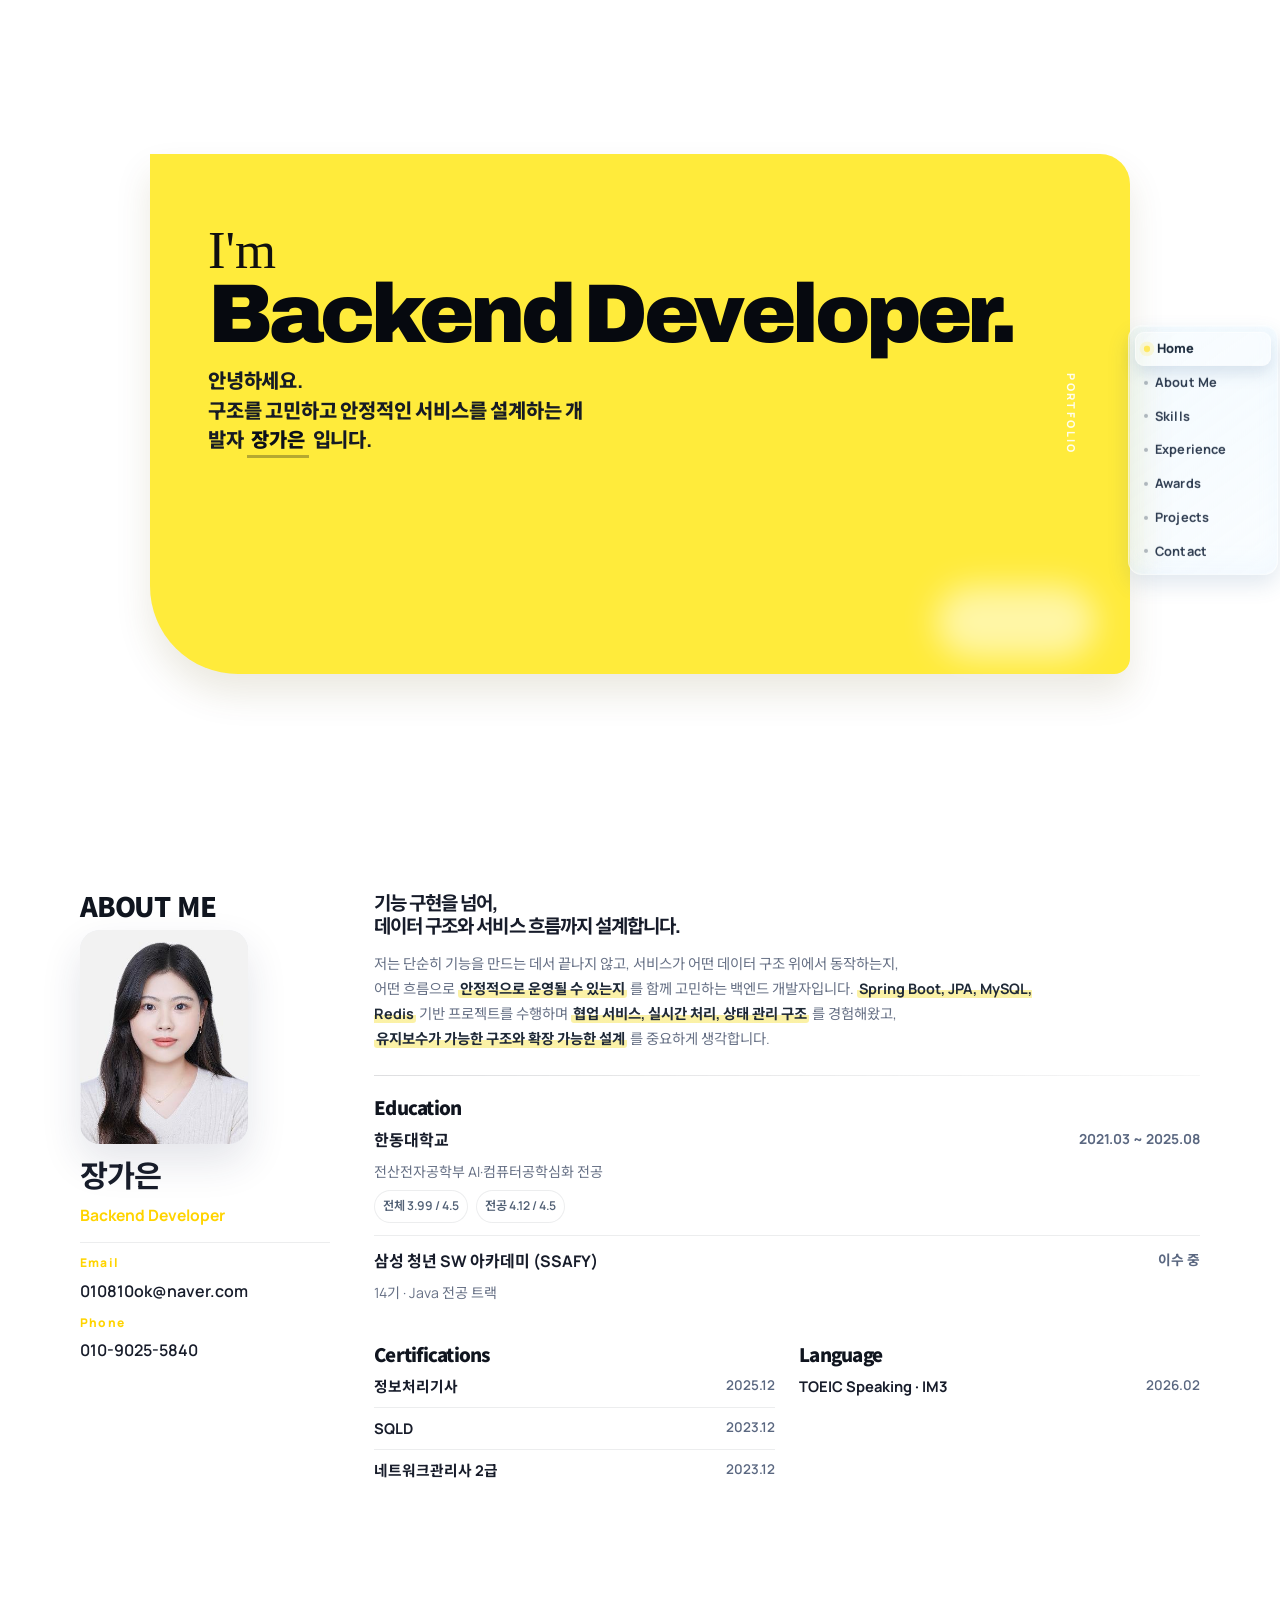
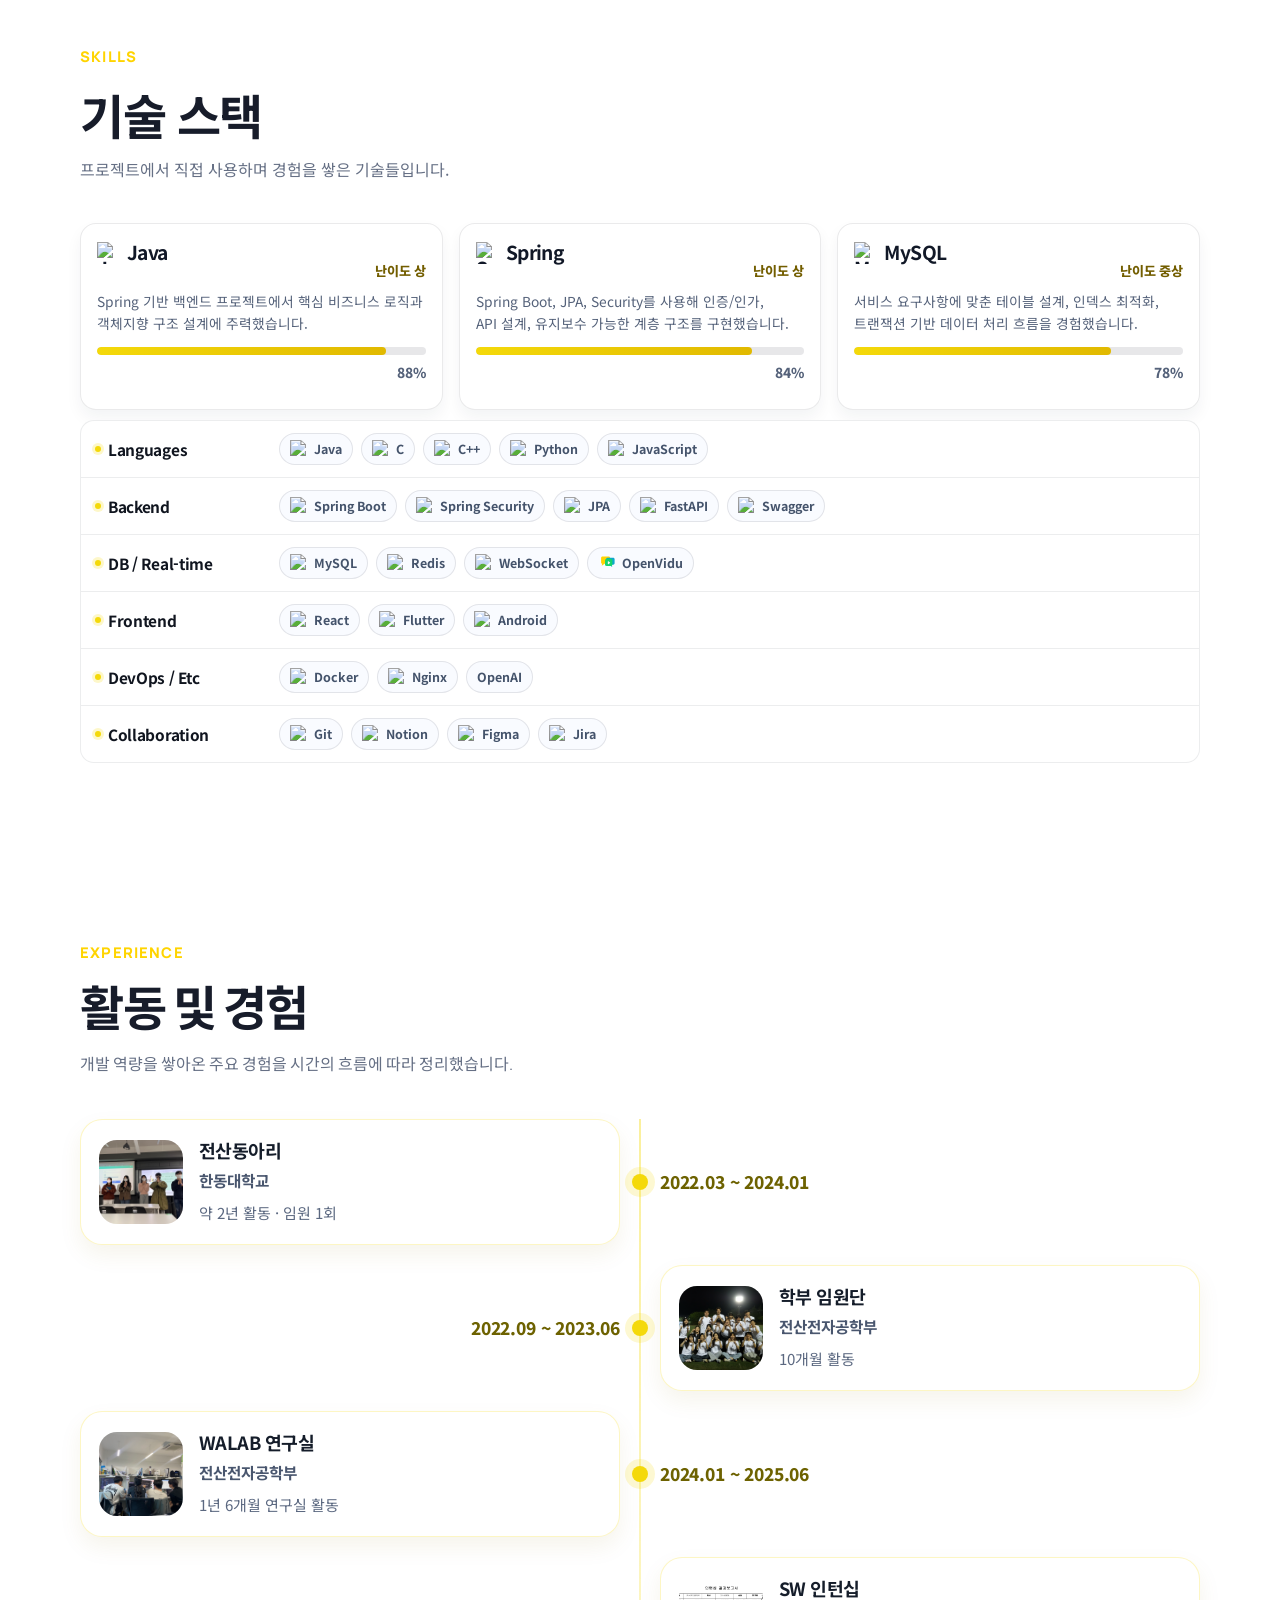
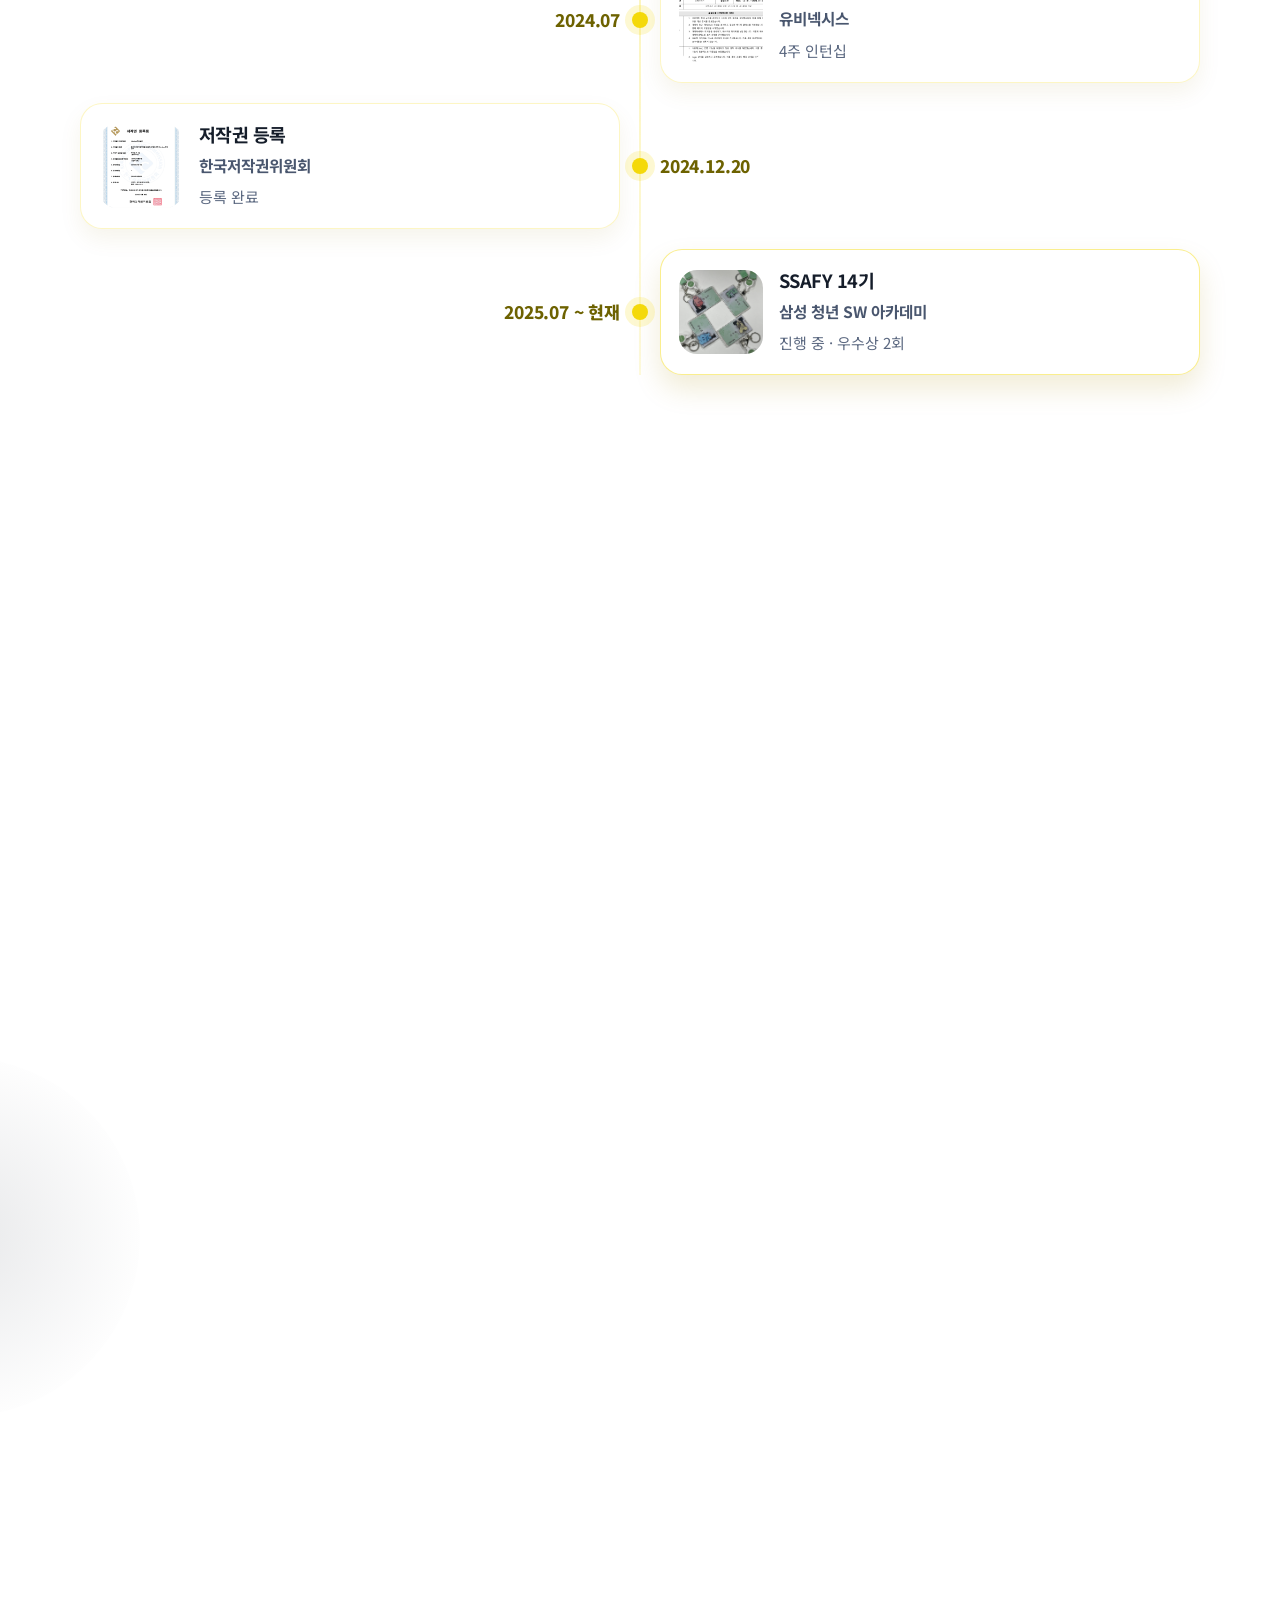
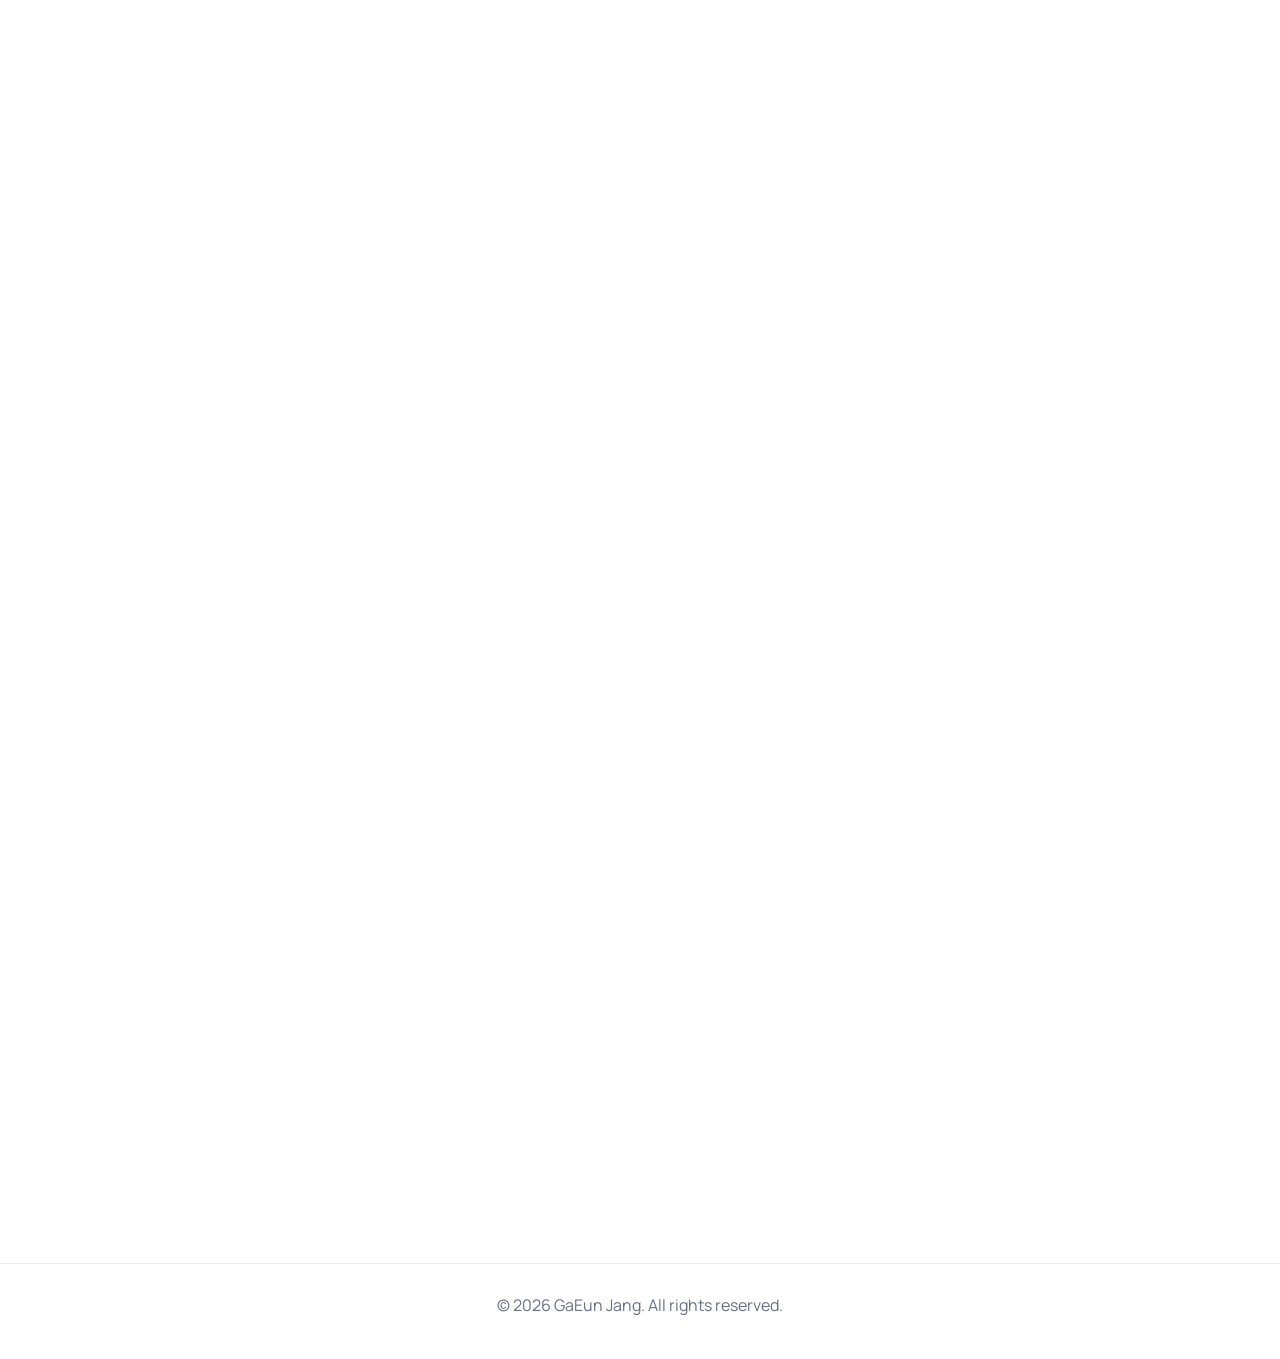
==== commit 39024b26: "2차 포트폴리오 수정" ====
--- a/index.html
+++ b/index.html
@@ -93,13 +93,13 @@
               </h3>
               <p class="about-editorial-desc">
                 저는 단순히 기능을 만드는 데서 끝나지 않고, 서비스가 어떤 데이터
-                구조 위에서 동작하는지, 어떤 흐름으로
+                구조 위에서 동작하는지,<br> 어떤 흐름으로
                 <span class="marker-highlight">안정적으로 운영될 수 있는지</span>
                 를 함께 고민하는 백엔드 개발자입니다.
                 <span class="marker-highlight">Spring Boot, JPA, MySQL, Redis</span>
                 기반 프로젝트를 수행하며
                 <span class="marker-highlight">협업 서비스, 실시간 처리, 상태 관리 구조</span>
-                를 경험해왔고,
+                를 경험해왔고,<br>
                 <span class="marker-highlight">유지보수가 가능한 구조와 확장 가능한 설계</span>
                 를 중요하게 생각합니다.
               </p>
@@ -659,7 +659,7 @@
             <div class="project-slider-window">
               <article class="project-hero-slide is-active">
                 <div class="project-hero-copy">
-                  <p class="project-hero-sub">실시간 스피킹 기반 영어 학습 서비스</p>
+                  <p class="project-hero-sub">실시간 음성 대화 기반 영어 학습 서비스</p>
                   <h3>수다DUCK</h3>
                   <p>
                     WebSocket·Redis 기반 실시간 상태 처리, OpenVidu 연동 음성
@@ -687,12 +687,12 @@
                   <p class="project-hero-sub">보안성과 안정성을 고려한 대회 플랫폼</p>
                   <h3>Hissolve</h3>
                   <p>
-                    학교 인증, AES256 로그 처리, UUID 기반 제출 분리 구조를 통해
-                    보안과 안정성을 함께 고려해 구현한 프로젝트입니다.
+                    학교 인증 기반 로그인, AES256 암호화 처리, UUID 기반 제출 분리 구조를 통해 보안성과 <br>
+                    안정성을 고려해 설계한 코딩테스트 대회 플랫폼입니다.
                   </p>
                   <div class="project-hero-meta">
-                    <span>Project Experience</span>
-                    <span>Contest Platform</span>
+                    <span>2024.07~2024.12</span>
+                    <span>Web Project</span>
                   </div>
                   <a href="./projects/hissolve.html" class="btn btn-primary project-hero-cta">상세 보기</a>
                 </div>
@@ -711,19 +711,19 @@
                   <p class="project-hero-sub">일정 공유와 목표 관리 협업 서비스</p>
                   <h3>뭐해모여</h3>
                   <p>
-                    사용자 간 일정 공유와 목표 관리 흐름을 중심으로 협업 서비스
-                    구조와 백엔드 설계를 경험한 프로젝트입니다.
+                    사용자 간 일정 공유와 목표 관리 흐름을 <br>
+                    중심으로 협업 서비스 구조와 백엔드 설계를 <br>경험한 프로젝트입니다.
                   </p>
                   <div class="project-hero-meta">
                     <span>2025.08</span>
-                    <span>Web / App</span>
+                    <span>App</span>
                   </div>
                   <a href="./projects/mohaemoyeo.html" class="btn btn-primary project-hero-cta">상세 보기</a>
                 </div>
 
                 <div class="project-hero-visual">
                   <img
-                    src="./assets/images/project-sudaduck.png"
+                    src="./assets/images/project-mohaemoyeo.png"
                     alt="뭐해모여 대표 비주얼"
                     class="project-hero-image"
                   />
--- a/css/components.css
+++ b/css/components.css
@@ -193,6 +193,7 @@
   top: 50%;
   transform: translateY(-50%);
   z-index: 1100;
+  transition: transform 0.22s ease, opacity 0.22s ease;
 }
 
 .btn-icon {
@@ -293,9 +294,10 @@
   }
 
   .floating-nav {
-    right: 0;
+    left: 8px;
+    right: auto;
     top: auto;
-    bottom: 16px;
+    bottom: 14px;
     transform: none;
   }
 
--- a/css/pages.css
+++ b/css/pages.css
@@ -1197,10 +1197,21 @@
   background: #ffffff;
 }
 
-.project-slider {
-  position: relative;
-  overflow: visible;
-}
+.project-slider {
+  position: relative;
+  overflow: visible;
+}
+
+@media (min-width: 1200px) {
+  .project-slider {
+    width: min(100%, 960px);
+    margin: 0 auto;
+  }
+
+  .project-slider-window {
+    min-height: 500px;
+  }
+}
 
 .project-slider-window {
   position: relative;
@@ -1220,9 +1231,9 @@
   pointer-events: none;
   filter: blur(4px) saturate(88%);
   transform: translateX(0) scale(0.96);
-  transition: transform 0.82s cubic-bezier(0.22, 1, 0.36, 1),
-    opacity 0.82s ease,
-    filter 0.82s ease;
+  transition: transform 1.25s cubic-bezier(0.22, 1, 0.36, 1),
+    opacity 1.25s ease,
+    filter 1.25s ease;
 }
 
 .project-hero-slide.is-active {
@@ -1689,9 +1700,9 @@
   }
 }
 
-@media (max-width: 768px) {
-  .webshowcase-screen {
-    width: 78%;
+@media (max-width: 768px) {
+  .webshowcase-screen {
+    width: 78%;
     height: 76%;
   }
 
@@ -1711,7 +1722,17 @@
     padding: 20px 18px;
   }
 
-  .webshowcase-title {
-    font-size: 2rem;
-  }
-}
+  .webshowcase-title {
+    font-size: 2rem;
+  }
+
+  .webshowcase-actions {
+    align-items: center;
+  }
+
+  .webshowcase-nav {
+    margin-left: auto;
+    position: relative;
+    z-index: 1202;
+  }
+}
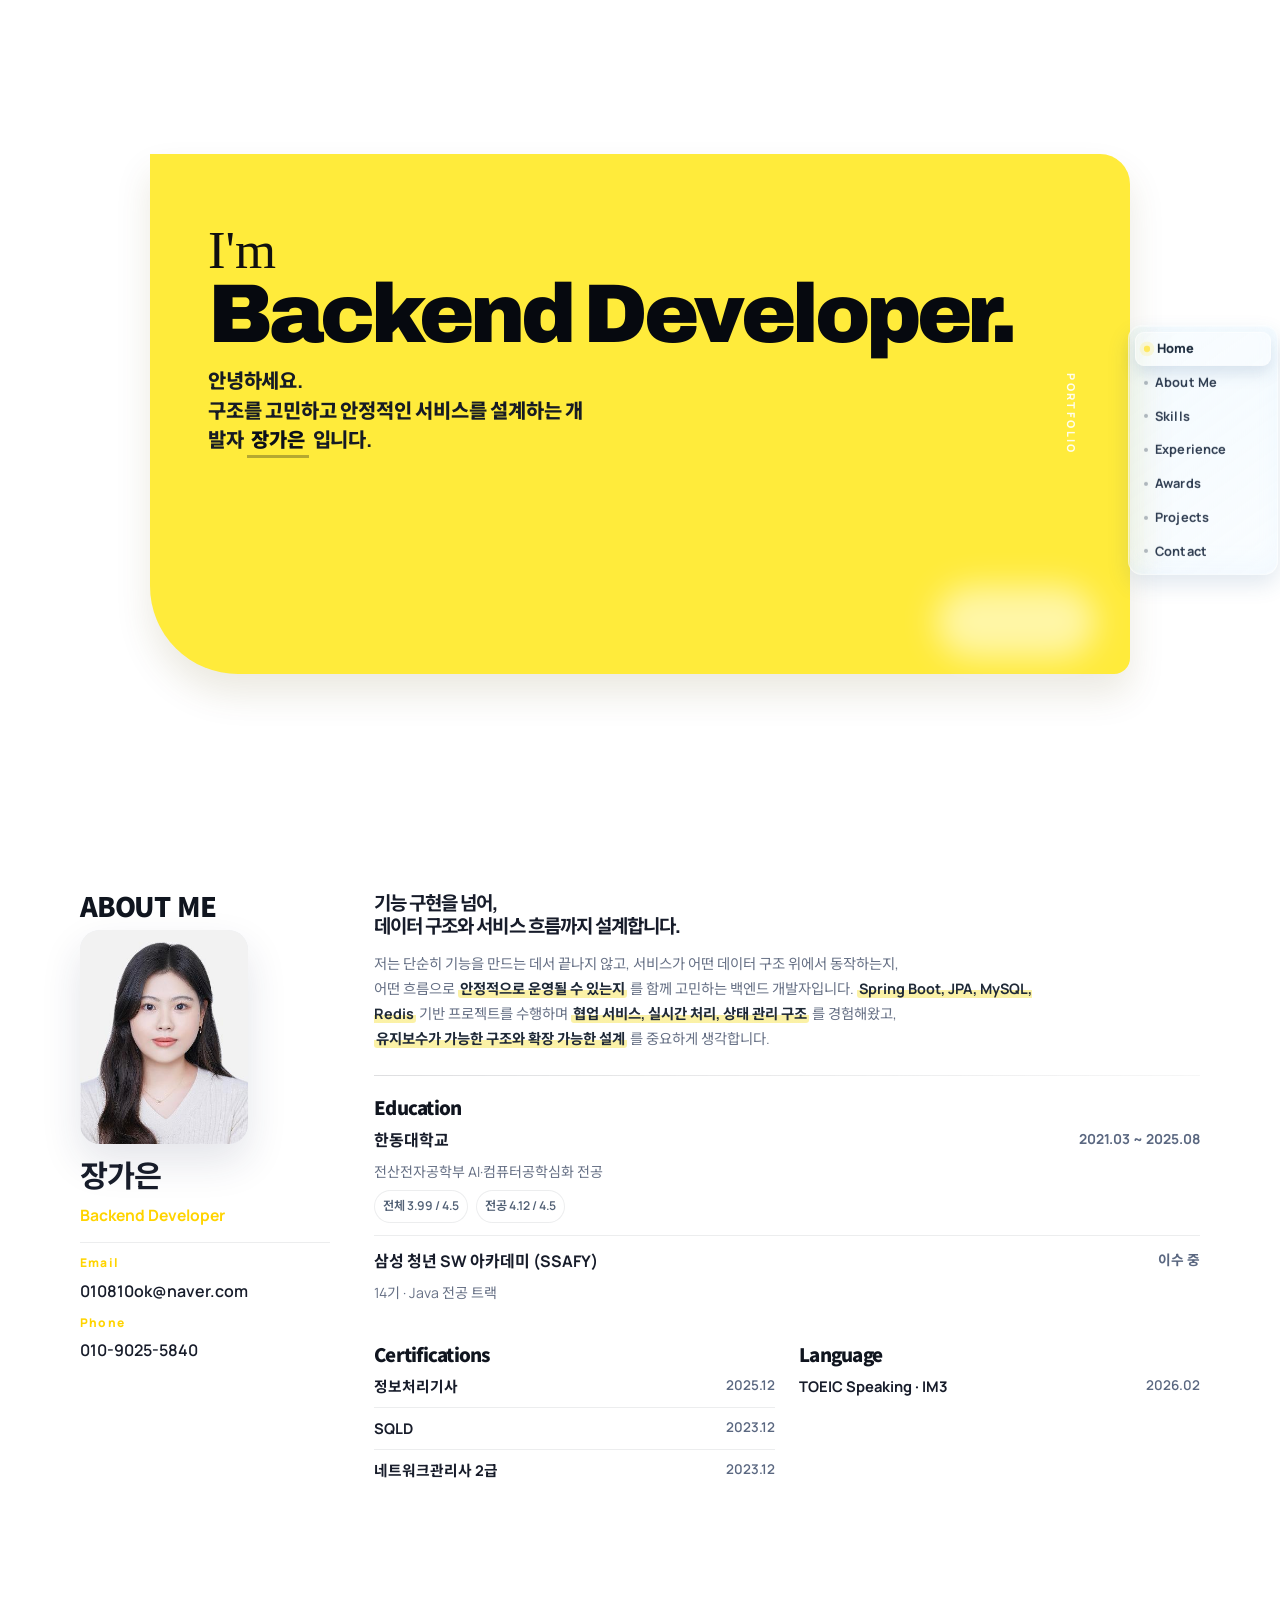
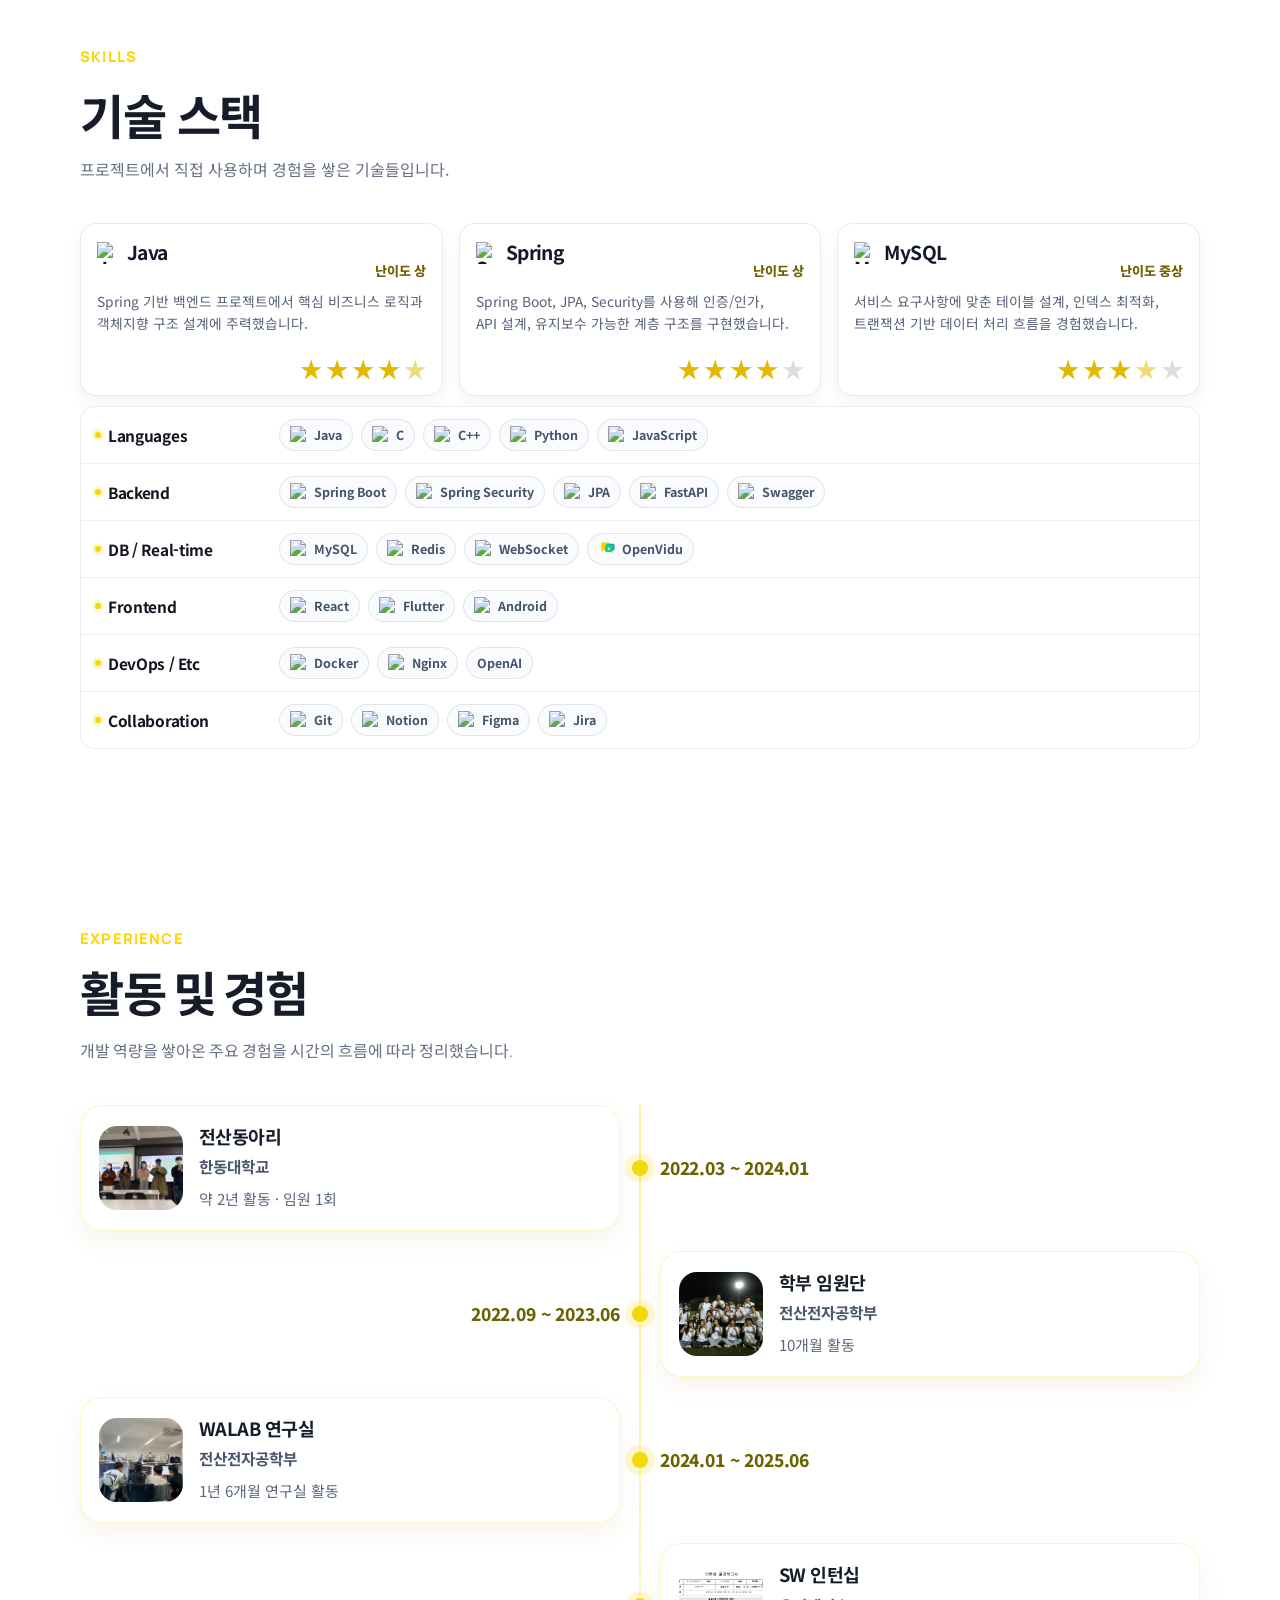
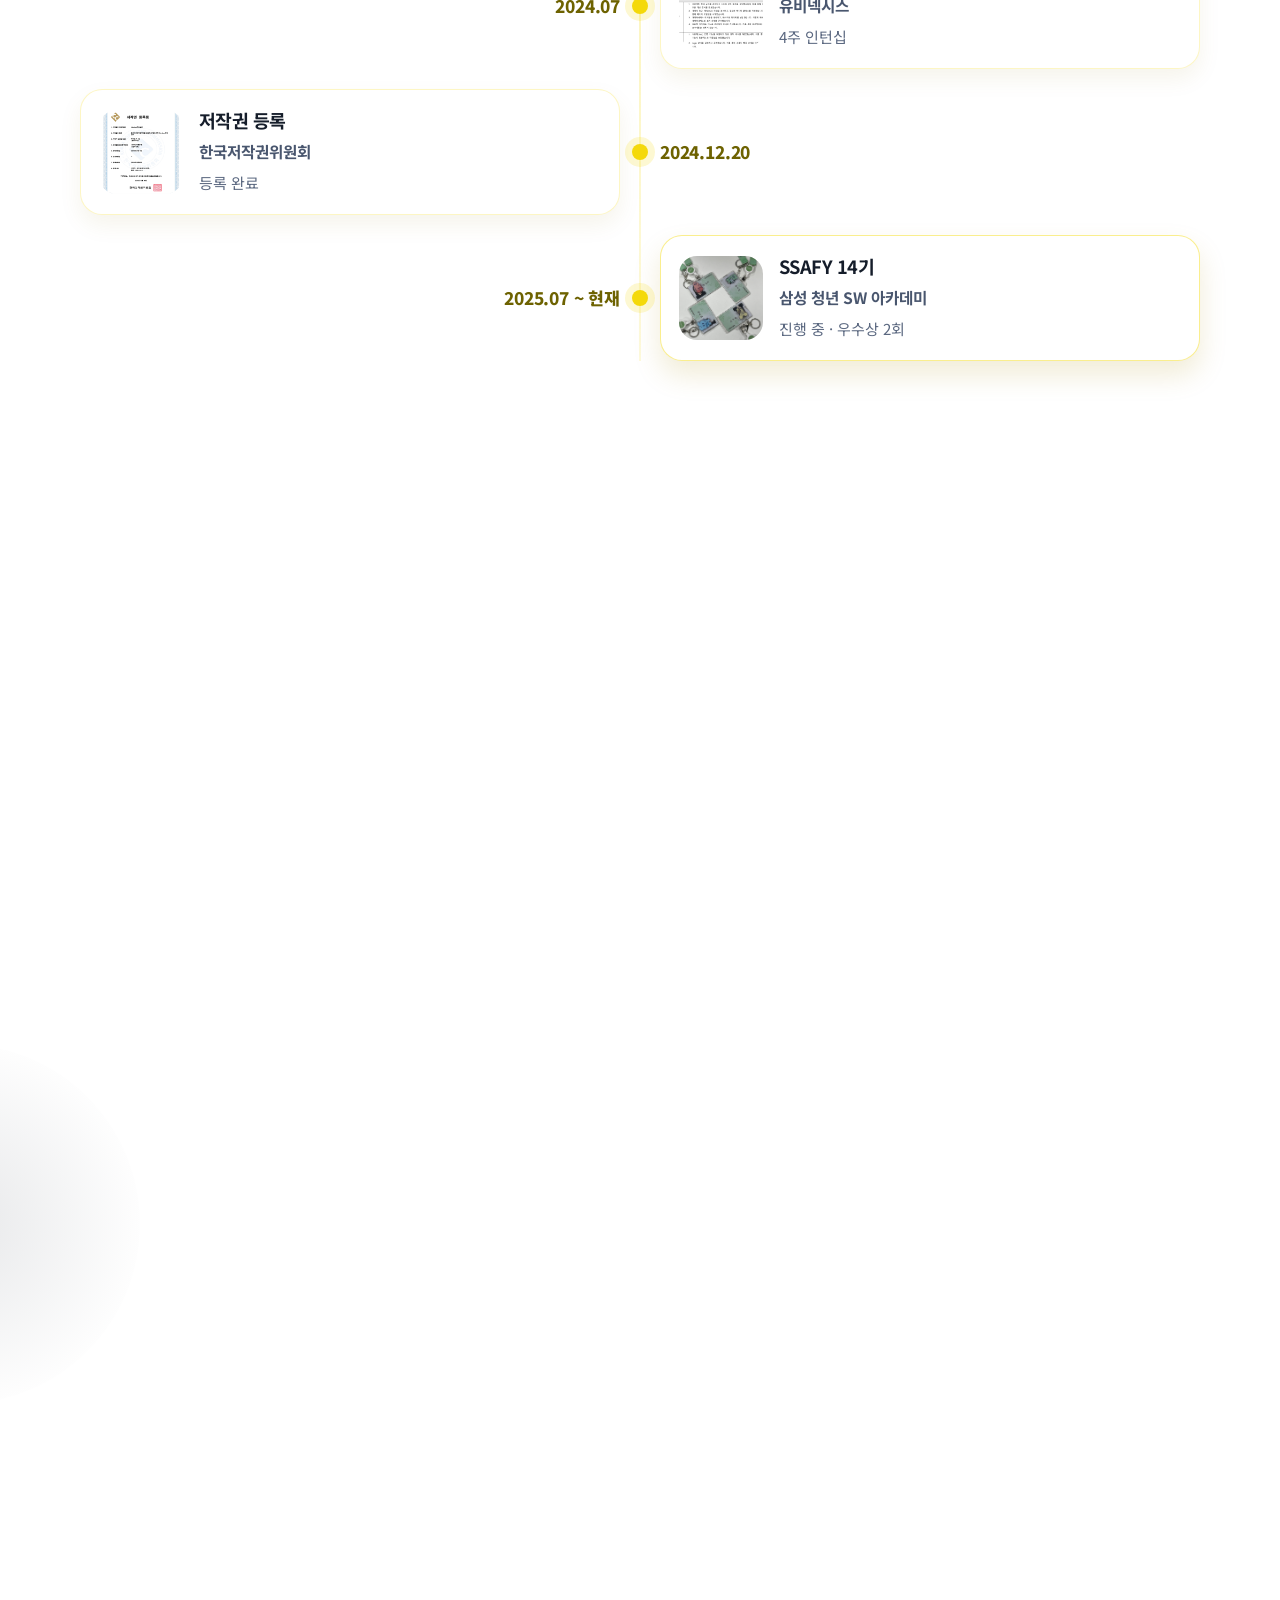
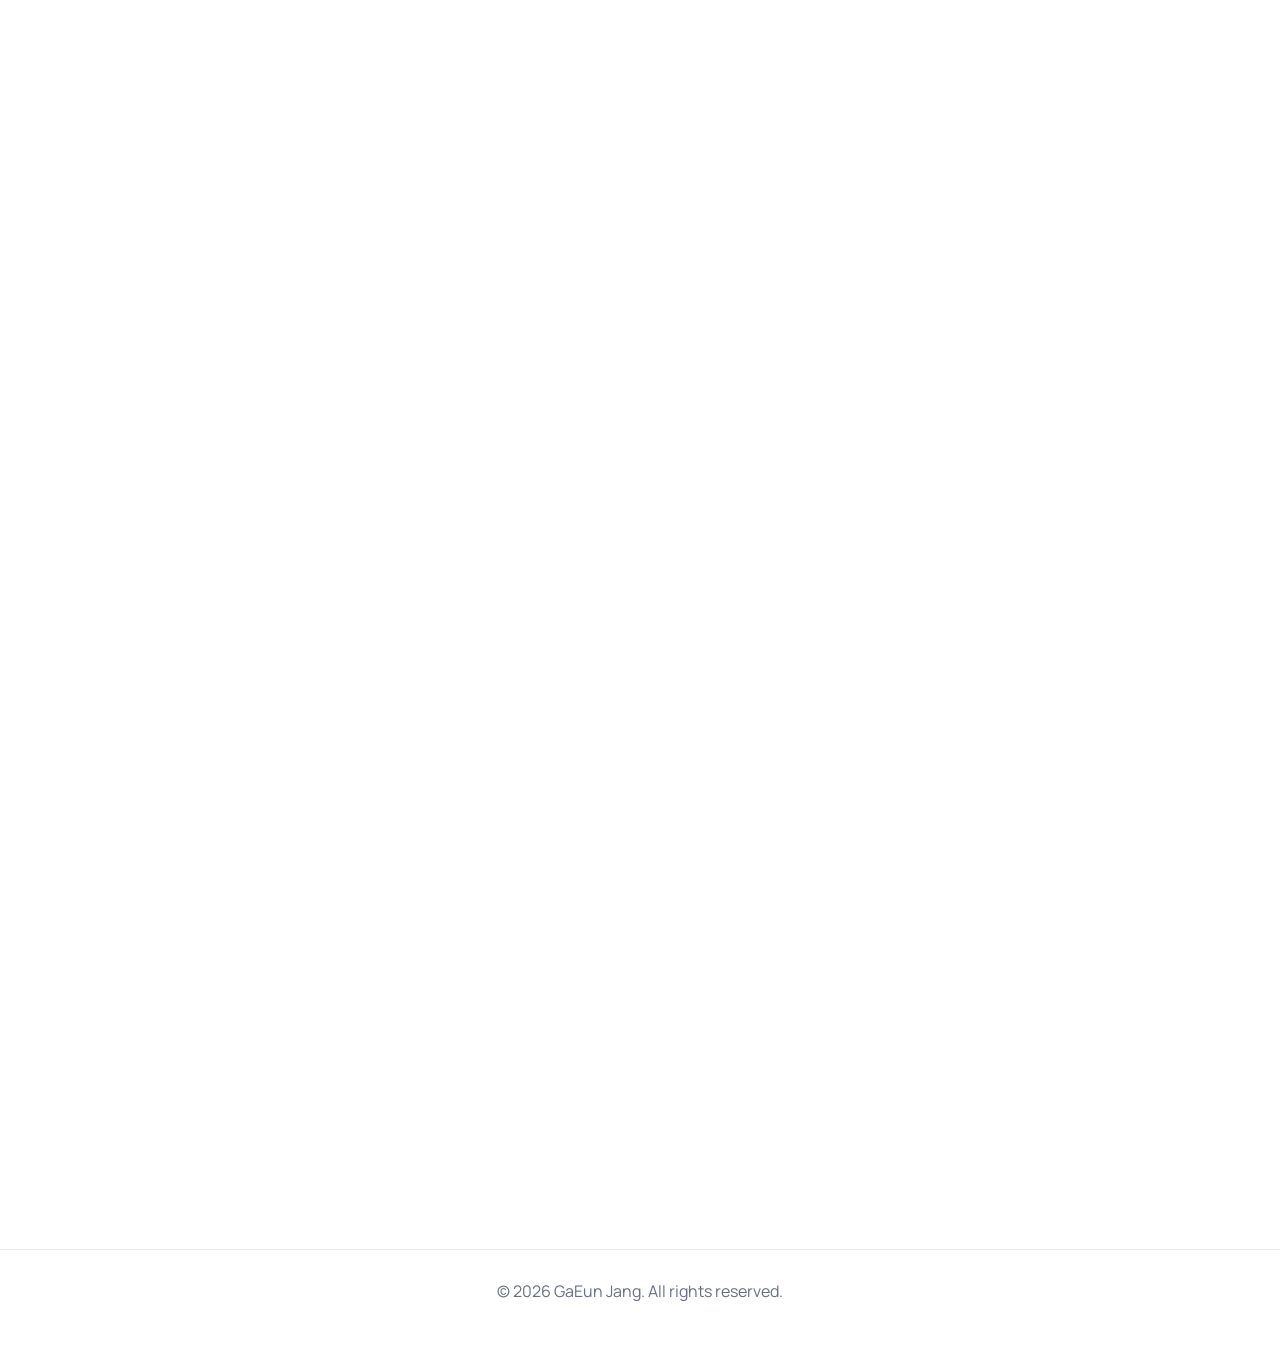
==== commit 98bffc90: "기술스택 수정" ====
--- a/index.html
+++ b/index.html
@@ -190,10 +190,9 @@
                 Spring 기반 백엔드 프로젝트에서 핵심 비즈니스 로직과
                 객체지향 구조 설계에 주력했습니다.
               </p>
-              <div class="skills-level-bar">
-                <span style="width: 88%"></span>
-              </div>
-              <p class="skills-level-value">88%</p>
+              <div class="skills-stars">
+                <span class="star filled">★</span><span class="star filled">★</span><span class="star filled">★</span><span class="star filled">★</span><span class="star half">★</span>
+              </div>
             </article>
 
             <article class="skills-spot-card">
@@ -211,10 +210,9 @@
                 Spring Boot, JPA, Security를 사용해 인증/인가,<br> API 설계,
                 유지보수 가능한 계층 구조를 구현했습니다.
               </p>
-              <div class="skills-level-bar">
-                <span style="width: 84%"></span>
-              </div>
-              <p class="skills-level-value">84%</p>
+              <div class="skills-stars">
+                <span class="star filled">★</span><span class="star filled">★</span><span class="star filled">★</span><span class="star filled">★</span><span class="star empty">★</span>
+              </div>
             </article>
 
             <article class="skills-spot-card">
@@ -232,10 +230,9 @@
                 서비스 요구사항에 맞춘 테이블 설계, 인덱스 최적화,<br>트랜잭션
                 기반 데이터 처리 흐름을 경험했습니다.
               </p>
-              <div class="skills-level-bar">
-                <span style="width: 78%"></span>
-              </div>
-              <p class="skills-level-value">78%</p>
+              <div class="skills-stars">
+                <span class="star filled">★</span><span class="star filled">★</span><span class="star filled">★</span><span class="star half">★</span><span class="star empty">★</span>
+              </div>
             </article>
           </div>
 
@@ -659,6 +656,31 @@
             <div class="project-slider-window">
               <article class="project-hero-slide is-active">
                 <div class="project-hero-copy">
+                  <p class="project-hero-sub">청각장애인을 위한 AI 영상 자막 서비스</p>
+                  <h3>SoundView</h3>
+                  <p>
+                    영상 속 소리를 자막·이모티콘·진동으로 변환하여
+                    상황과 감정을 전달하고, 소리 없이도 콘텐츠를 이해할 수 있도록
+                    구현한 프로젝트입니다.
+                  </p>
+                  <div class="project-hero-meta">
+                    <span>2026.02 ~ 2026.03</span>
+                    <span>Web Project</span>
+                  </div>
+                  <a href="./projects/soundview.html" class="btn btn-primary project-hero-cta">상세 보기</a>
+                </div>
+
+                <div class="project-hero-visual">
+                  <img
+                    src="./assets/images/detailsoundview.png"
+                    alt="SoundView 대표 비주얼"
+                    class="project-hero-image"
+                  />
+                </div>
+              </article>
+
+              <article class="project-hero-slide is-next">
+                <div class="project-hero-copy">
                   <p class="project-hero-sub">실시간 음성 대화 기반 영어 학습 서비스</p>
                   <h3>수다DUCK</h3>
                   <p>
@@ -682,7 +704,7 @@
                 </div>
               </article>
 
-              <article class="project-hero-slide is-next">
+              <article class="project-hero-slide is-prev">
                 <div class="project-hero-copy">
                   <p class="project-hero-sub">보안성과 안정성을 고려한 대회 플랫폼</p>
                   <h3>Hissolve</h3>
@@ -738,6 +760,7 @@
             <button class="project-hero-dot is-active" type="button" data-slide="0"></button>
             <button class="project-hero-dot" type="button" data-slide="1"></button>
             <button class="project-hero-dot" type="button" data-slide="2"></button>
+            <button class="project-hero-dot" type="button" data-slide="3"></button>
           </div>
         </div>
       </section>
--- a/css/pages.css
+++ b/css/pages.css
@@ -591,6 +591,8 @@
   border: 1px solid rgba(23, 28, 42, 0.09);
   background: #ffffff;
   box-shadow: 0 8px 16px rgba(28, 38, 66, 0.05);
+  display: flex;
+  flex-direction: column;
 }
 
 .skills-spot-head {
@@ -629,18 +631,30 @@
   color: #55627a;
 }
 
-.skills-level-bar {
-  height: 8px;
-  border-radius: 999px;
-  background: rgba(23, 28, 42, 0.1);
-  overflow: hidden;
-}
-
-.skills-level-bar span {
-  display: block;
-  height: 100%;
-  border-radius: inherit;
-  background: linear-gradient(90deg, #f4d90a, #e1b900);
+.skills-stars {
+  display: flex;
+  gap: 4px;
+  margin-top: auto;
+  padding-top: 12px;
+  align-self: flex-end;
+}
+
+.skills-stars .star {
+  font-size: 1.4rem;
+  line-height: 1;
+}
+
+.skills-stars .star.filled {
+  color: #e1b900;
+}
+
+.skills-stars .star.half {
+  color: #e1b900;
+  opacity: 0.5;
+}
+
+.skills-stars .star.empty {
+  color: rgba(23, 28, 42, 0.15);
 }
 
 .skills-level-value {
@@ -1197,21 +1211,21 @@
   background: #ffffff;
 }
 
-.project-slider {
-  position: relative;
-  overflow: visible;
-}
-
-@media (min-width: 1200px) {
-  .project-slider {
-    width: min(100%, 960px);
-    margin: 0 auto;
-  }
-
-  .project-slider-window {
-    min-height: 500px;
-  }
-}
+.project-slider {
+  position: relative;
+  overflow: visible;
+}
+
+@media (min-width: 1200px) {
+  .project-slider {
+    width: min(100%, 960px);
+    margin: 0 auto;
+  }
+
+  .project-slider-window {
+    min-height: 500px;
+  }
+}
 
 .project-slider-window {
   position: relative;
@@ -1231,9 +1245,9 @@
   pointer-events: none;
   filter: blur(4px) saturate(88%);
   transform: translateX(0) scale(0.96);
-  transition: transform 1.25s cubic-bezier(0.22, 1, 0.36, 1),
-    opacity 1.25s ease,
-    filter 1.25s ease;
+  transition: transform 1.25s cubic-bezier(0.22, 1, 0.36, 1),
+    opacity 1.25s ease,
+    filter 1.25s ease;
 }
 
 .project-hero-slide.is-active {
@@ -1700,9 +1714,9 @@
   }
 }
 
-@media (max-width: 768px) {
-  .webshowcase-screen {
-    width: 78%;
+@media (max-width: 768px) {
+  .webshowcase-screen {
+    width: 78%;
     height: 76%;
   }
 
@@ -1722,17 +1736,17 @@
     padding: 20px 18px;
   }
 
-  .webshowcase-title {
-    font-size: 2rem;
-  }
-
-  .webshowcase-actions {
-    align-items: center;
-  }
-
-  .webshowcase-nav {
-    margin-left: auto;
-    position: relative;
-    z-index: 1202;
-  }
-}
+  .webshowcase-title {
+    font-size: 2rem;
+  }
+
+  .webshowcase-actions {
+    align-items: center;
+  }
+
+  .webshowcase-nav {
+    margin-left: auto;
+    position: relative;
+    z-index: 1202;
+  }
+}
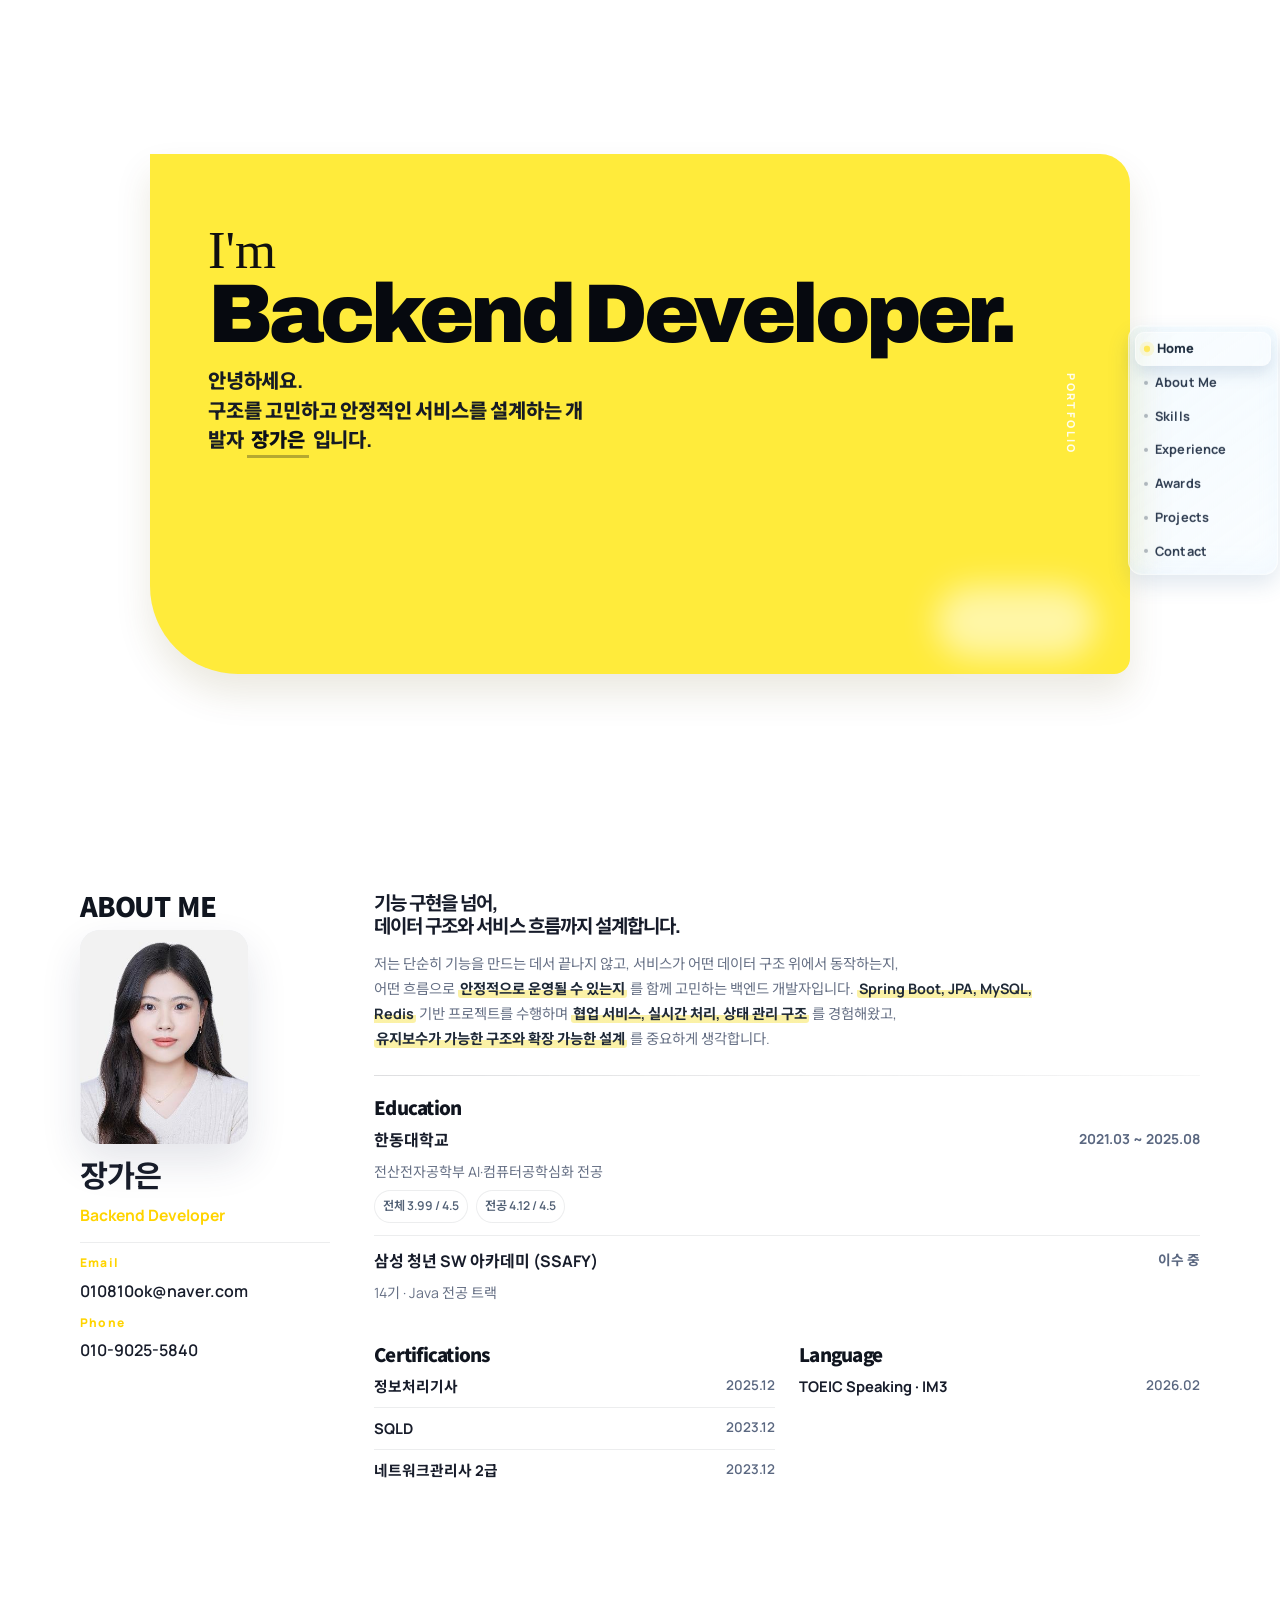
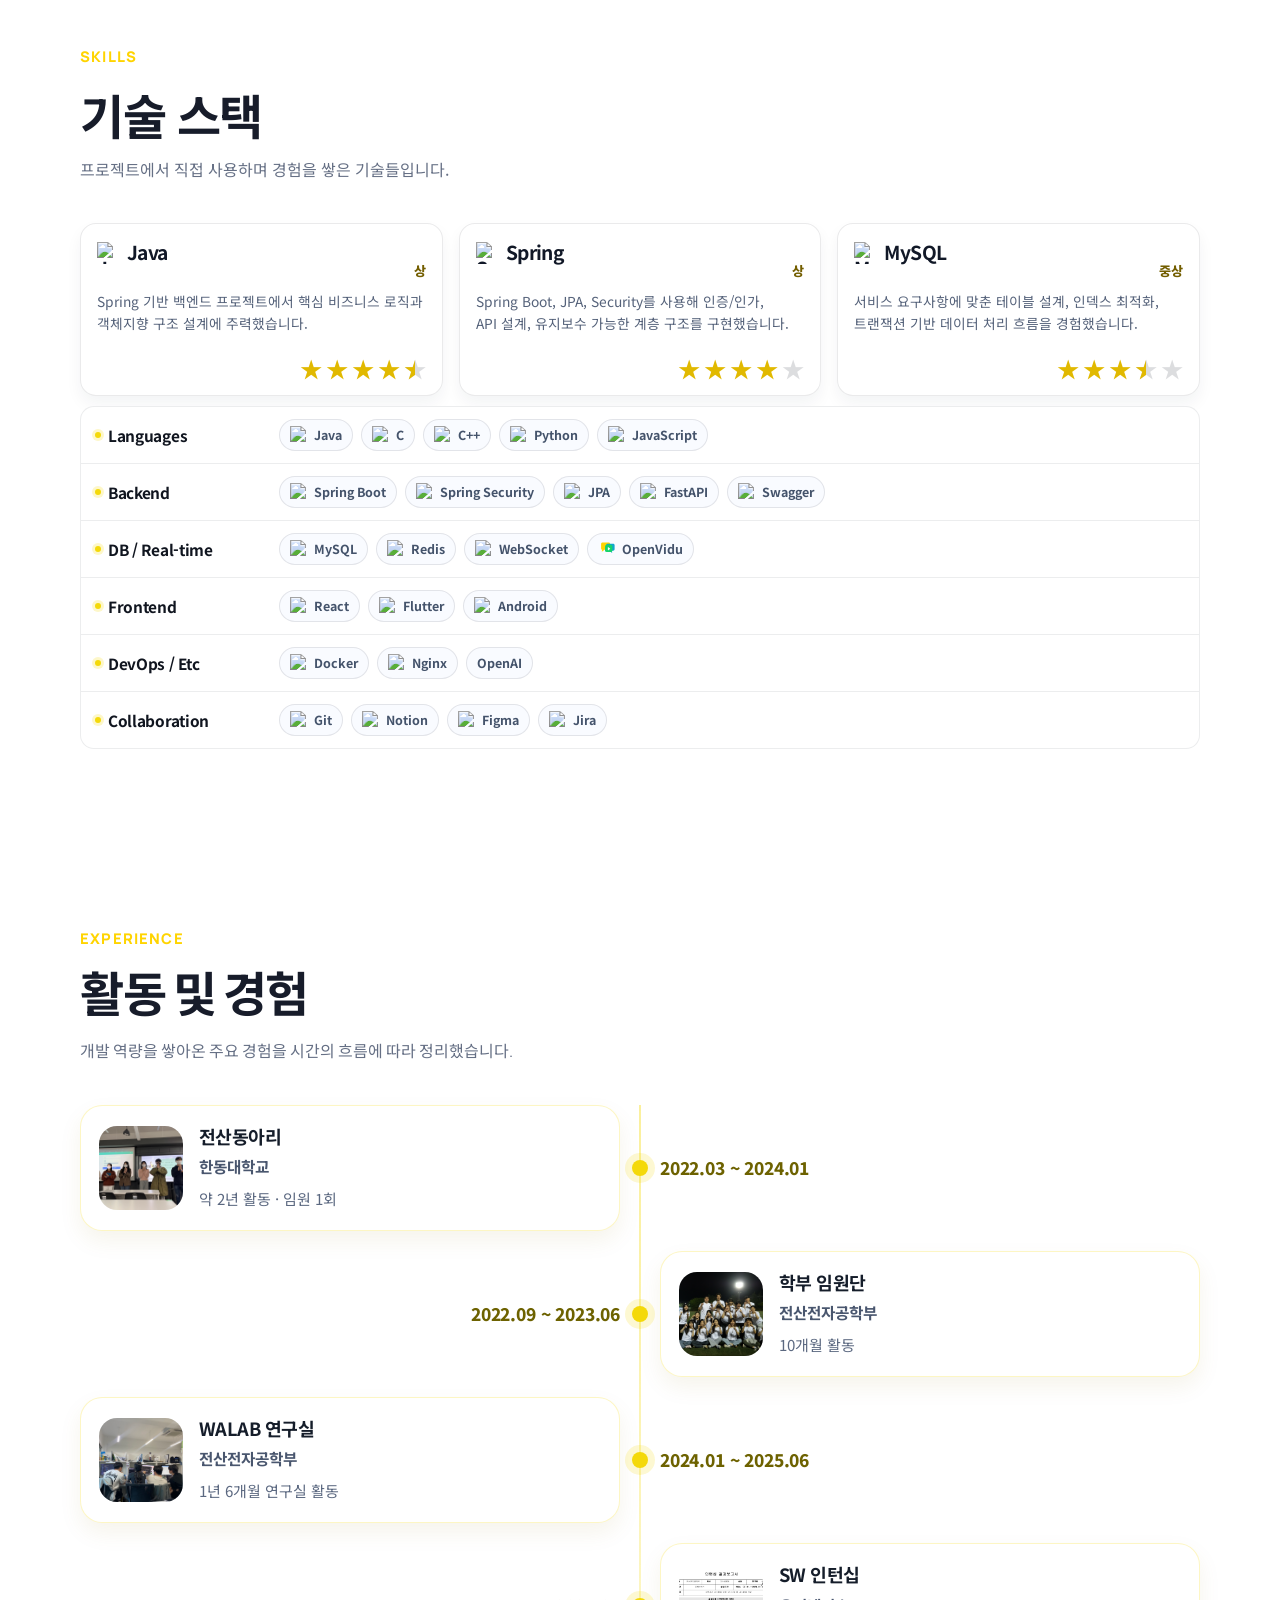
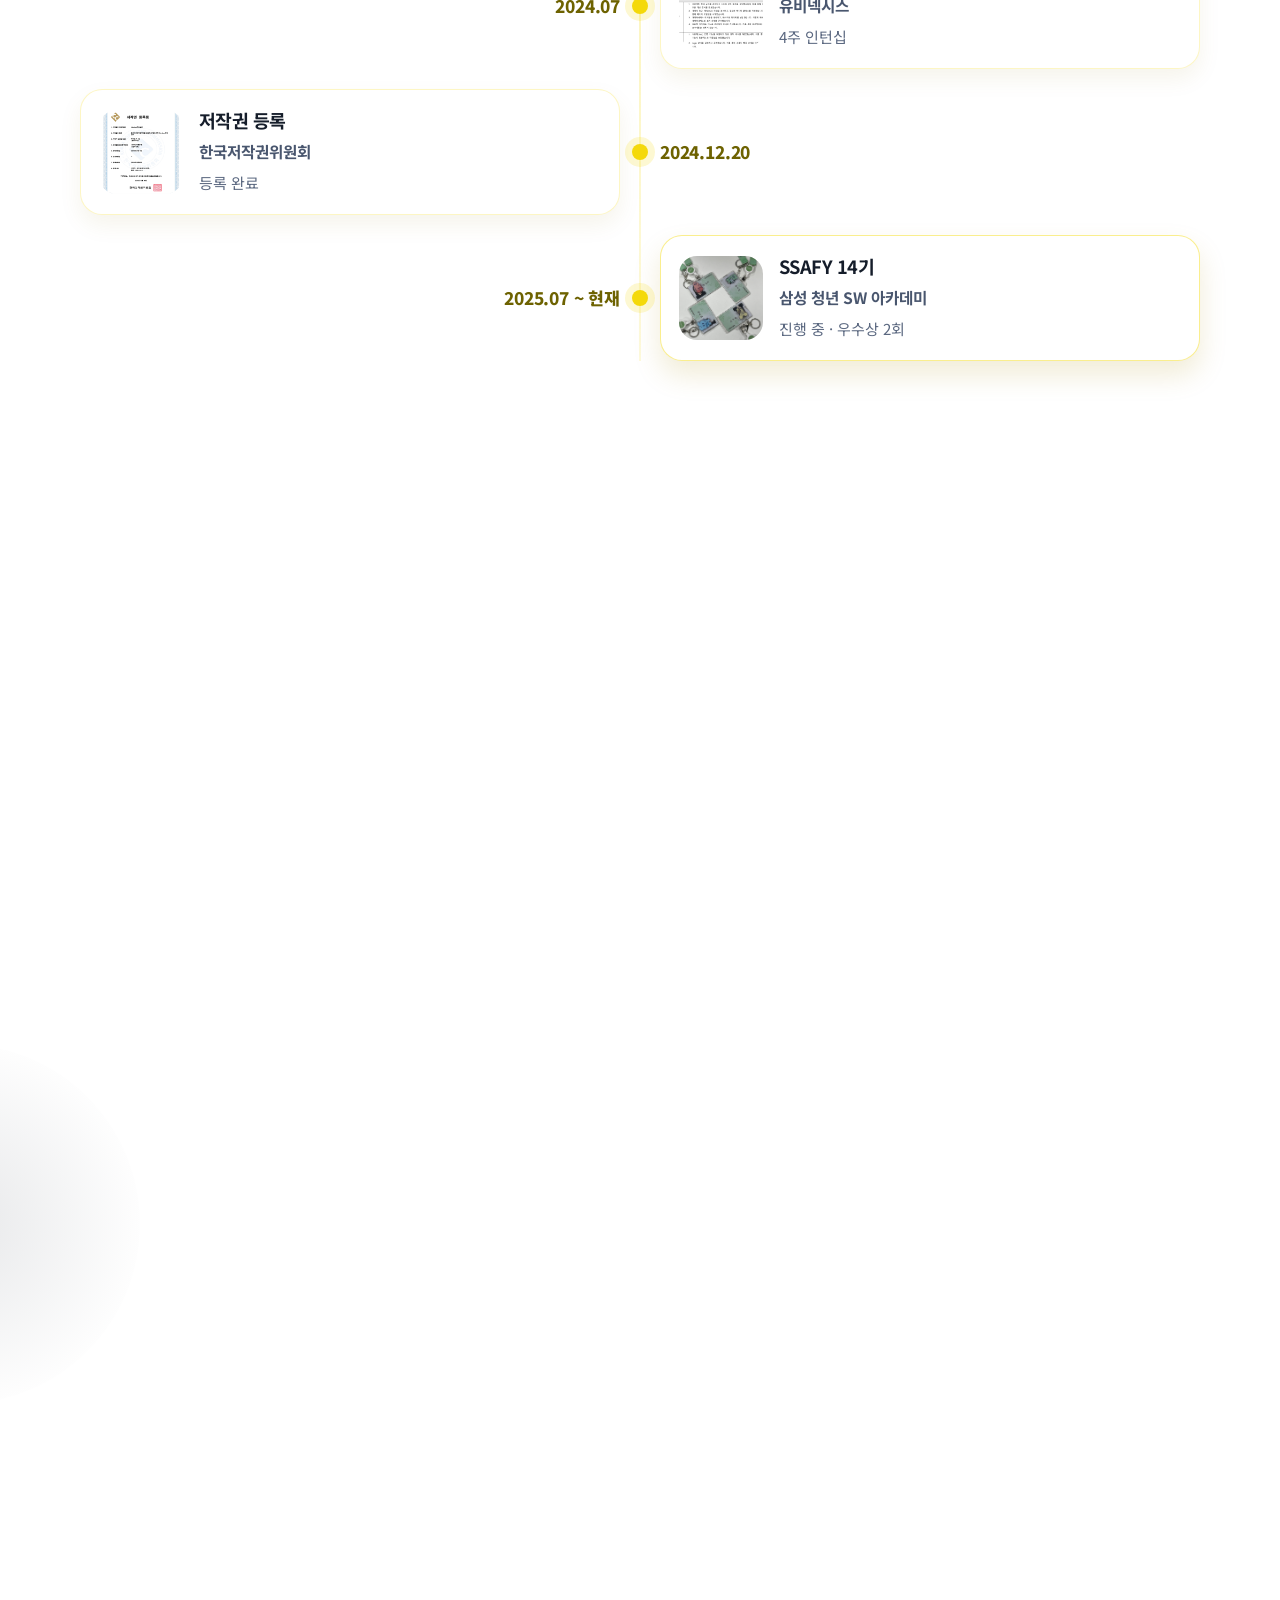
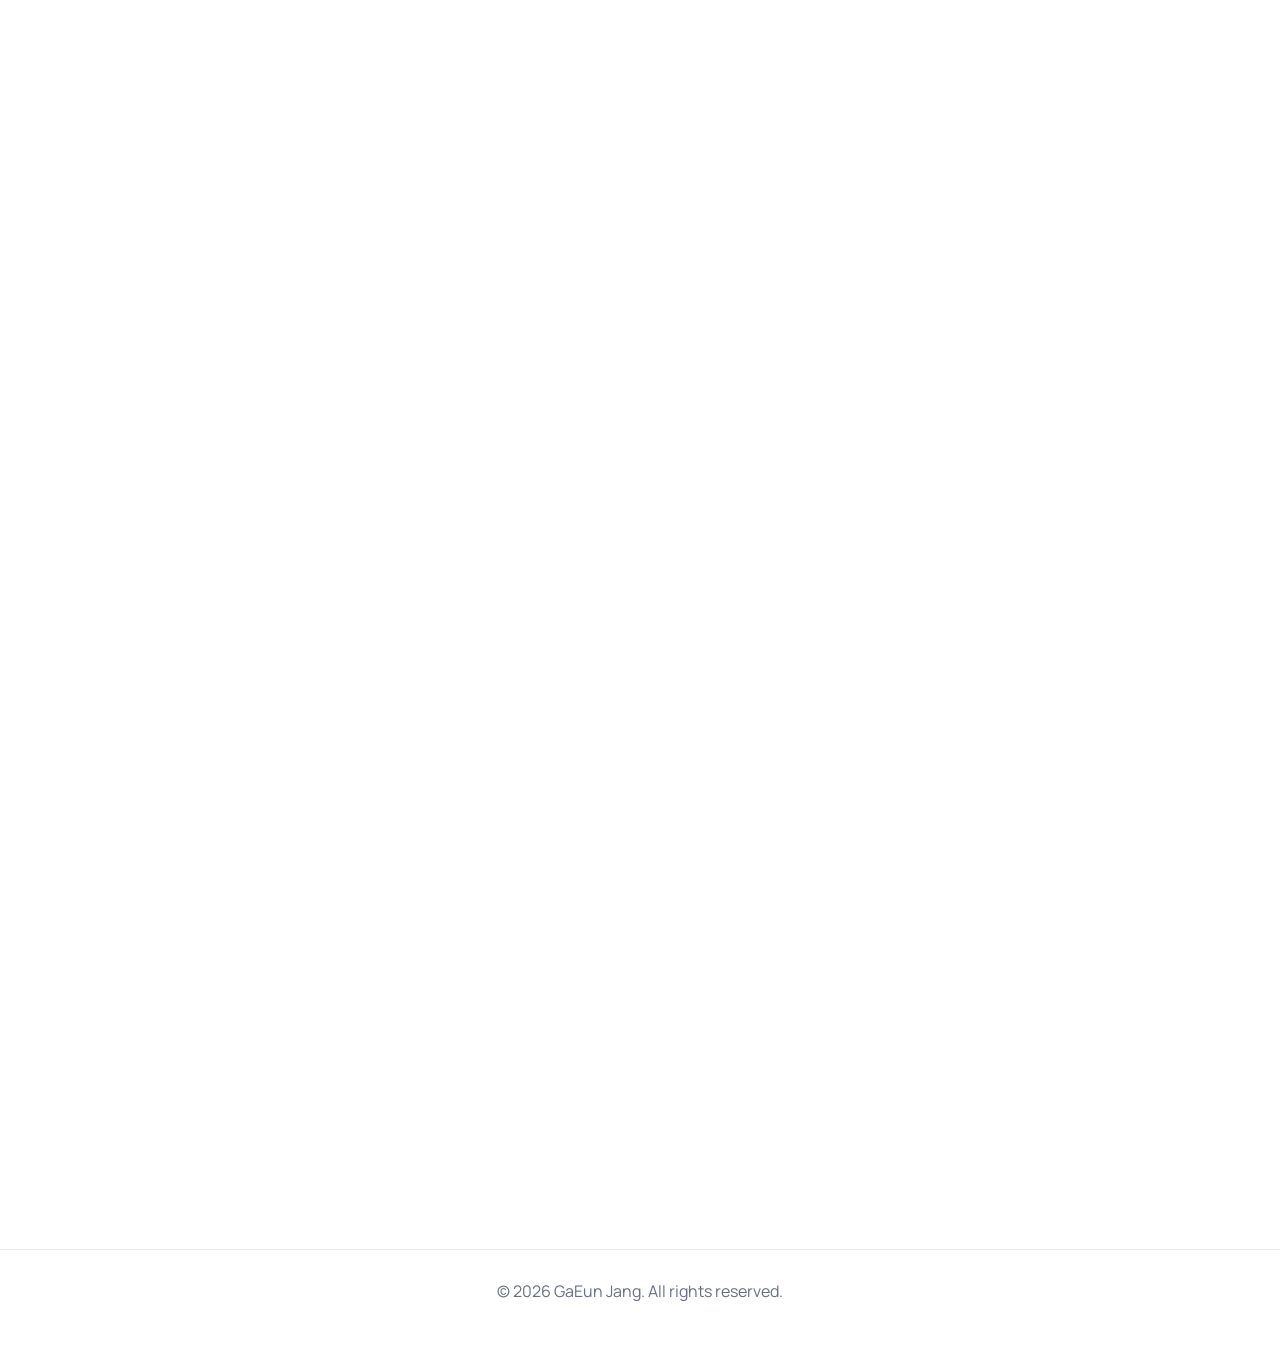
==== commit 6840b23a: "기술스택 수정" ====
--- a/index.html
+++ b/index.html
@@ -184,7 +184,7 @@
                   />
                   Java
                 </h3>
-                <span>난이도 상</span>
+                <span>상</span>
               </div>
               <p>
                 Spring 기반 백엔드 프로젝트에서 핵심 비즈니스 로직과
@@ -204,7 +204,7 @@
                   />
                   Spring
                 </h3>
-                <span>난이도 상</span>
+                <span>상</span>
               </div>
               <p>
                 Spring Boot, JPA, Security를 사용해 인증/인가,<br> API 설계,
@@ -224,7 +224,7 @@
                   />
                   MySQL
                 </h3>
-                <span>난이도 중상</span>
+                <span>중상</span>
               </div>
               <p>
                 서비스 요구사항에 맞춘 테이블 설계, 인덱스 최적화,<br>트랜잭션
--- a/css/pages.css
+++ b/css/pages.css
@@ -649,8 +649,18 @@
 }
 
 .skills-stars .star.half {
+  position: relative;
+  color: rgba(23, 28, 42, 0.15);
+}
+
+.skills-stars .star.half::before {
+  content: "★";
+  position: absolute;
+  left: 0;
+  top: 0;
+  width: 50%;
+  overflow: hidden;
   color: #e1b900;
-  opacity: 0.5;
 }
 
 .skills-stars .star.empty {
